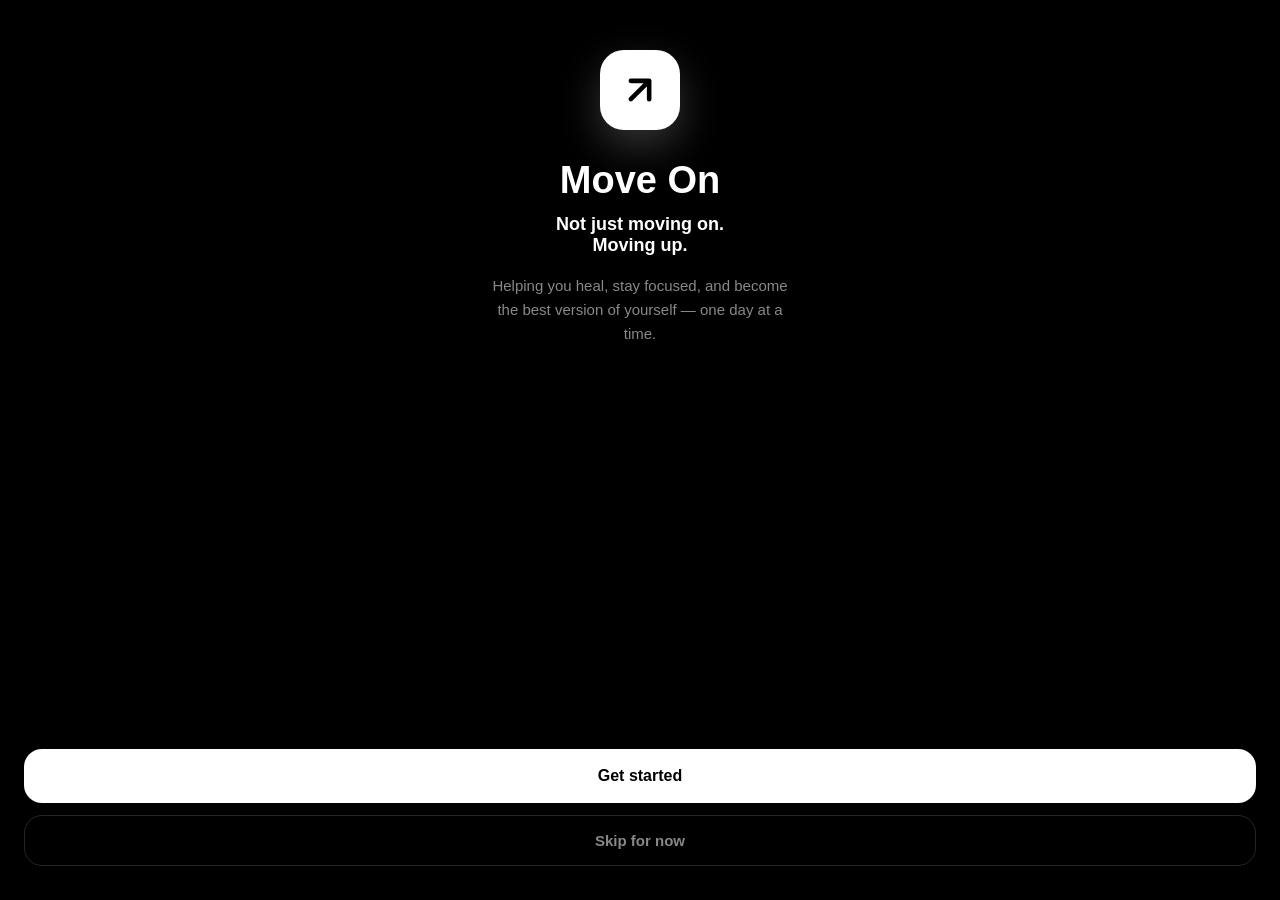
==== index.html @ 0505e9d8 "Update index.html" ====
<!DOCTYPE html>
<html lang="en">
<head>
<meta charset="UTF-8">
<meta name="viewport" content="width=device-width, initial-scale=1.0, maximum-scale=1.0, user-scalable=no, viewport-fit=cover">
<title>Move On — Not just moving on. Moving up.</title>
<link rel="stylesheet" href="css/style.css">
<link rel="manifest" href="manifest.json">
<meta name="apple-mobile-web-app-capable" content="yes">
<meta name="apple-mobile-web-app-status-bar-style" content="black">
<meta name="theme-color" content="#000000">

<!-- Favicon -->
<link rel="icon" type="image/svg+xml" href="data:image/svg+xml,<svg xmlns='http://www.w3.org/2000/svg' viewBox='0 0 24 24' fill='none'><circle cx='12' cy='12' r='12' fill='%23000000'/><path d='M12 21.35l-1.45-1.32C5.4 15.36 2 12.28 2 8.5 2 5.42 4.42 3 7.5 3c1.74 0 3.41.81 4.5 2.09C13.09 3.81 14.76 3 16.5 3 19.58 3 22 5.42 22 8.5c0 3.78-3.4 6.86-8.55 11.54L12 21.35z' fill='%23ffffff'/></svg>">
<link rel="apple-touch-icon" href="data:image/svg+xml,<svg xmlns='http://www.w3.org/2000/svg' viewBox='0 0 24 24' fill='none'><circle cx='12' cy='12' r='12' fill='%23000000'/><path d='M12 21.35l-1.45-1.32C5.4 15.36 2 12.28 2 8.5 2 5.42 4.42 3 7.5 3c1.74 0 3.41.81 4.5 2.09C13.09 3.81 14.76 3 16.5 3 19.58 3 22 5.42 22 8.5c0 3.78-3.4 6.86-8.55 11.54L12 21.35z' fill='%23ffffff'/></svg>">
</head>
<body>

<div class="phone">

<svg width="0" height="0" style="position:absolute">
  <defs>
    <linearGradient id="ringGrad" x1="0%" y1="0%" x2="100%" y2="100%">
      <stop offset="0%" stop-color="#ffffff"/>
      <stop offset="100%" stop-color="#cccccc"/>
    </linearGradient>
  </defs>
</svg>

  <!-- ONBOARDING -->
  <div class="onboarding" id="onboarding">
    <div class="onb-slide onb-welcome active" id="onb-welcome">
      <div class="onb-logo">
        <svg width="44" height="44" viewBox="0 0 24 24" fill="none">
          <path d="M7 17L17 7M17 7H7M17 7V17" stroke="#000000" stroke-width="2.5" stroke-linecap="round" stroke-linejoin="round"/>
        </svg>
      </div>
      <h1>Move On</h1>
      <div class="tagline">Not just moving on.<br>Moving up.</div>
      <div class="desc">Helping you heal, stay focused, and become the best version of yourself — one day at a time.</div>
      <button class="onb-primary-btn" onclick="onbGoToName()">Get started</button>
      <button class="onb-secondary-btn" onclick="skipOnboarding()">Skip for now</button>
    </div>

    <div class="onb-slide" id="onb-name">
      <div class="onb-top">
        <div class="onb-back" onclick="onbBackToWelcome()">←</div>
        <div class="onb-dots">
          <div class="onb-dot filled"></div>
          <div class="onb-dot"></div>
          <div class="onb-dot"></div>
          <div class="onb-dot"></div>
          <div class="onb-dot"></div>
        </div>
      </div>
      <div class="onb-qtitle">What's your name?</div>
      <div class="name-input-wrap">
        <input type="text" class="name-input" id="nameInput" placeholder="Enter your name..." maxlength="30" autocomplete="off">
        <button class="onb-primary-btn" id="nameNextBtn" onclick="onbSaveName()" disabled>Continue</button>
      </div>
    </div>

    <div class="onb-slide" id="onb-questions">
      <div class="onb-top">
        <div class="onb-back" id="onbBackBtn" onclick="onbBack()">←</div>
        <div class="onb-dots" id="onbDots"></div>
      </div>
      <div class="onb-qtitle" id="onbQTitle"></div>
      <div class="onb-options" id="onbOptions"></div>
      <button class="onb-primary-btn" id="onbNextBtn" onclick="onbNext()" disabled>Continue</button>
    </div>

    <div class="onb-slide onb-building" id="onb-building">
      <div class="onb-spinner"></div>
      <h2>Building your custom plan</h2>
      <p id="onbBuildingSub">Setting things up based on your answers...</p>
      <div class="onb-progress-track"><div class="onb-progress-fill" id="onbProgressFill"></div></div>
    </div>
  </div>

  <!-- APP -->
  <div id="app">

    <!-- Pull to Refresh Indicator -->
    <div id="pullIndicator" style="height:0; opacity:0; overflow:hidden; transition: all 0.3s ease; text-align:center; color:var(--text-dim); font-size:12px; padding:0;">
      ↓ Pull to refresh
    </div>

    <!-- HOME -->
    <section class="screen active" id="screen-home">
      <div class="topbar">
        <div>
          <div class="greeting-name" id="homeGreeting">Good morning</div>
          <div class="greeting-sub">Focus on you, for you.</div>
        </div>
        <div class="iconbtn" onclick="toast('You\'re all caught up','bell')"><span class="dot"></span><svg width="16" height="16" viewBox="0 0 24 24" fill="none" stroke="currentColor" stroke-width="2" stroke-linecap="round" stroke-linejoin="round"><path d="M18 8a6 6 0 00-12 0c0 7-3 9-3 9h18s-3-2-3-9"/><path d="M13.7 21a2 2 0 01-3.4 0"/></svg></div>
      </div>

      <div class="card streak-card" onclick="go('nocontact')">
        <div>
          <div class="eyebrow">No Contact Streak</div>
          <div class="streak-days" id="homeStreakNum">0 <span>Days</span></div>
          <div class="muted" style="margin-top:6px;" id="homeStreakMsg">Your journey starts now.</div>
        </div>
        <div class="ring-wrap">
          <svg viewBox="0 0 80 80">
            <circle class="ring-track" cx="40" cy="40" r="34" fill="none" stroke-width="8"/>
            <circle class="ring-fill" id="homeRing" cx="40" cy="40" r="34" fill="none" stroke-width="8" stroke-dasharray="213.6" stroke-dashoffset="213.6"/>
          </svg>
        </div>
      </div>

      <!-- Level Progress Card -->
      <div class="card" id="levelProgressCard" style="display:block; margin-top:14px;">
        <div style="display:flex; align-items:center; gap:10px; margin-bottom:8px;">
          <span style="font-size:24px;">🌱</span>
          <span style="font-size:13px; font-weight:700; flex:1;">Level Progress</span>
          <span style="font-size:12px; color:var(--text-dim);" id="levelProgressText">1 day to Beginner</span>
        </div>
        <div style="background:var(--bg-elev3); border-radius:6px; height:6px; overflow:hidden;">
          <div id="levelProgressFill" style="background:#fff; height:100%; width:0%; border-radius:6px; transition: width 0.5s ease;"></div>
        </div>
      </div>

      <div class="section-label">
        <h3>Today's Mission</h3>
        <span class="muted" id="missionCountLabel">0 of 3 completed</span>
      </div>
      <div class="card" id="missionCard"></div>

      <!-- Share Streak Card -->
      <div class="card share-streak-card" id="shareStreakCard" style="display:none; margin-top:14px; cursor:pointer;" onclick="shareStreak()">
        <div style="display:flex; align-items:center; gap:12px;">
          <div style="font-size:32px;">🔥</div>
          <div style="flex:1;">
            <div style="font-size:14px; font-weight:700;" id="shareStreakTitle">Share your streak</div>
            <div style="font-size:12px; color:var(--text-dim); margin-top:2px;" id="shareStreakSub">Let the world know you're moving on</div>
          </div>
          <div style="color:var(--text); font-size:20px;">›</div>
        </div>
      </div>

      <div class="card quote-card" style="margin-top:14px;">
        <p>"The journey of a thousand miles begins with a single step."</p>
      </div>
    </section>

    <!-- NO CONTACT -->
    <section class="screen" id="screen-nocontact">
      <div class="topbar">
        <div class="backbtn" onclick="go('home')"><svg width="15" height="15" viewBox="0 0 24 24" fill="none" stroke="currentColor" stroke-width="2.4" stroke-linecap="round" stroke-linejoin="round"><path d="M15 18l-6-6 6-6"/></svg></div>
        <div class="title">No Contact</div>
        <div class="iconbtn" onclick="toast('Link copied to share','share')"><svg width="15" height="15" viewBox="0 0 24 24" fill="none" stroke="currentColor" stroke-width="2" stroke-linecap="round" stroke-linejoin="round"><circle cx="18" cy="5" r="3"/><circle cx="6" cy="12" r="3"/><circle cx="18" cy="19" r="3"/><path d="M8.6 13.5l6.8 4M15.4 6.5l-6.8 4"/></svg></div>
      </div>

      <div class="nc-hero">
        <div class="lead">You've been<br>No Contact for</div>
        <div class="big" id="ncBigDays">0 <small>Days</small></div>
        <div class="sub" id="ncSubTime">0 Hours 0 Minutes</div>
      </div>

      <div class="card why-list" style="margin-top:20px;">
        <h3 style="font-size:14.5px; margin-bottom:10px;">Why No Contact?</h3>
        <div class="mission-row"><div class="check done"><svg width="12" height="12" viewBox="0 0 24 24" fill="none" stroke="currentColor" stroke-width="3" stroke-linecap="round" stroke-linejoin="round"><path d="M20 6L9 17l-5-5"/></svg></div><div class="mission-text">Protect your peace</div></div>
        <div class="mission-row"><div class="check done"><svg width="12" height="12" viewBox="0 0 24 24" fill="none" stroke="currentColor" stroke-width="3" stroke-linecap="round" stroke-linejoin="round"><path d="M20 6L9 17l-5-5"/></svg></div><div class="mission-text">Rebuild your self-respect</div></div>
        <div class="mission-row"><div class="check done"><svg width="12" height="12" viewBox="0 0 24 24" fill="none" stroke="currentColor" stroke-width="3" stroke-linecap="round" stroke-linejoin="round"><path d="M20 6L9 17l-5-5"/></svg></div><div class="mission-text">Focus on your future</div></div>
        <div class="mission-row"><div class="check done"><svg width="12" height="12" viewBox="0 0 24 24" fill="none" stroke="currentColor" stroke-width="3" stroke-linecap="round" stroke-linejoin="round"><path d="M20 6L9 17l-5-5"/></svg></div><div class="mission-text">Let go to grow</div></div>
      </div>

      <div class="nc-footer">
        <p>Every day without them<br>is a day closer to your best life.</p>
        <div class="heart-btn" onclick="toast('Sending you strength','heart')"><svg width="20" height="20" viewBox="0 0 24 24" fill="none" stroke="currentColor" stroke-width="2" stroke-linecap="round" stroke-linejoin="round"><path d="M20.8 4.6a5.5 5.5 0 00-7.8 0L12 5.6l-1-1a5.5 5.5 0 00-7.8 7.8l1 1L12 21l7.8-7.8 1-1a5.5 5.5 0 000-7.8z"/></svg></div>
      </div>
    </section>

    <!-- JOURNAL -->
    <section class="screen" id="screen-journal">
      <div class="topbar">
        <div class="backbtn" onclick="go('home')"><svg width="15" height="15" viewBox="0 0 24 24" fill="none" stroke="currentColor" stroke-width="2.4" stroke-linecap="round" stroke-linejoin="round"><path d="M15 18l-6-6 6-6"/></svg></div>
        <div class="title">Journal</div>
        <div class="iconbtn" onclick="toast('Shared','share')"><svg width="15" height="15" viewBox="0 0 24 24" fill="none" stroke="currentColor" stroke-width="2" stroke-linecap="round" stroke-linejoin="round"><circle cx="18" cy="5" r="3"/><circle cx="6" cy="12" r="3"/><circle cx="18" cy="19" r="3"/><path d="M8.6 13.5l6.8 4M15.4 6.5l-6.8 4"/></svg></div>
      </div>

      <div class="card">
        <div class="cal-header">
          <button class="navsm" onclick="shiftMonth(-1)">‹</button>
          <div class="monthlabel" id="calMonthLabel"></div>
          <button class="navsm" onclick="shiftMonth(1)">›</button>
        </div>
        <div class="cal-grid" id="calGrid"></div>
      </div>

      <div class="journal-date" id="journalDateLabel">Today</div>
      <textarea class="journal-box" id="journalText" placeholder="Write what's on your mind..."></textarea>
      <div class="mood-row" id="moodRow"></div>
      <button class="save-btn" onclick="saveJournal()">Save entry</button>
    </section>

    <!-- URGE HELP -->
    <section class="screen" id="screen-urge">
      <div class="topbar">
        <div class="backbtn" onclick="go('home')"><svg width="15" height="15" viewBox="0 0 24 24" fill="none" stroke="currentColor" stroke-width="2.4" stroke-linecap="round" stroke-linejoin="round"><path d="M15 18l-6-6 6-6"/></svg></div>
        <div class="title">Urge Help</div>
        <div style="width:34px;"></div>
      </div>

      <div class="urge-hero">
        <h2>Having the urge<br>to reach out?</h2>
        <p>Take a deep breath. You got this.</p>
      </div>

      <div class="timer-wrap">
        <div class="timer-ring">
          <svg viewBox="0 0 220 220">
            <circle class="t-track" cx="110" cy="110" r="96"/>
            <circle class="t-fill" id="urgeRing" cx="110" cy="110" r="96" stroke-dasharray="603.2" stroke-dashoffset="0"/>
          </svg>
          <div class="timer-label">
            <div class="time" id="urgeTime">02:00</div>
            <div class="cap">Breathe. Relax. Refocus.</div>
          </div>
        </div>
        <button class="timer-btn primary" id="urgeBtn" onclick="toggleUrgeTimer()">Start breathing</button>
      </div>

      <div class="doelse-title">Do something else</div>
      <div class="card" style="padding:6px 12px;">
        <div class="doelse-row" onclick="handleDoElse('Go for a walk')"><div class="emoji"><svg width="17" height="17" viewBox="0 0 24 24" fill="none" stroke="currentColor" stroke-width="2" stroke-linecap="round" stroke-linejoin="round"><circle cx="13" cy="4.5" r="1.8"/><path d="M11 22l1-6.5-2.5-2 .8-4.5L14 7l2 2.5 3 1M8.5 12.5l-2.5 2M13 15.5l3.5 1.5-1 5"/></svg></div><div class="txt">Go for a walk</div><div class="chev">›</div></div>
        <div class="doelse-row" onclick="handleDoElse('Listen to music')"><div class="emoji"><svg width="17" height="17" viewBox="0 0 24 24" fill="none" stroke="currentColor" stroke-width="2" stroke-linecap="round" stroke-linejoin="round"><path d="M9 18V5l12-2v13"/><circle cx="6" cy="18" r="3"/><circle cx="18" cy="16" r="3"/></svg></div><div class="txt">Listen to music</div><div class="chev">›</div></div>
        <div class="doelse-row" onclick="go('journal')"><div class="emoji"><svg width="17" height="17" viewBox="0 0 24 24" fill="none" stroke="currentColor" stroke-width="2" stroke-linecap="round" stroke-linejoin="round"><path d="M17 3a2.83 2.83 0 114 4L7.5 20.5 2 22l1.5-5.5L17 3z"/></svg></div><div class="txt">Write in journal</div><div class="chev">›</div></div>
        <div class="doelse-row" onclick="handleDoElse('Workout')"><div class="emoji"><svg width="17" height="17" viewBox="0 0 24 24" fill="none" stroke="currentColor" stroke-width="2" stroke-linecap="round" stroke-linejoin="round"><rect x="1.5" y="9" width="3" height="6" rx="1"/><rect x="19.5" y="9" width="3" height="6" rx="1"/><rect x="4.5" y="10.3" width="3" height="3.4" rx="0.6"/><rect x="16.5" y="10.3" width="3" height="3.4" rx="0.6"/><line x1="7.5" y1="12" x2="16.5" y2="12"/></svg></div><div class="txt">Workout</div><div class="chev">›</div></div>
      </div>
    </section>

    <!-- PROGRESS -->
    <section class="screen" id="screen-progress">
      <div class="topbar">
        <div style="width:34px;"></div>
        <div class="title">Progress</div>
        <div style="width:34px;"></div>
      </div>

      <div class="eyebrow" style="margin-bottom:8px;">Overview</div>
      <div class="stat-grid">
        <div class="stat-box"><div class="num" id="pgDays">0</div><div class="lbl">No Contact<br>Days</div></div>
        <div class="stat-box"><div class="num" id="pgJournals">0</div><div class="lbl">Journals<br>Written</div></div>
        <div class="stat-box"><div class="num" id="pgMissions">0</div><div class="lbl">Missions<br>Completed</div></div>
      </div>

      <div class="section-label"><h3>Mood Over Time</h3></div>
      <div class="card chart-wrap"></div>

      <div class="section-label"><h3>Milestones</h3></div>
      <div class="card" id="milestoneCard"></div>
    </section>

    <!-- ACHIEVEMENTS -->
    <section class="screen" id="screen-achievements">
      <div class="topbar">
        <div class="backbtn" onclick="go('progress')"><svg width="15" height="15" viewBox="0 0 24 24" fill="none" stroke="currentColor" stroke-width="2.4" stroke-linecap="round" stroke-linejoin="round"><path d="M15 18l-6-6 6-6"/></svg></div>
        <div class="title">Achievements</div>
        <div style="width:34px;"></div>
      </div>

      <div class="ach-wrap" id="achWrap">
        <div class="ach-trophy"><svg width="80" height="80" viewBox="0 0 24 24" fill="none" stroke="#ffffff" stroke-width="1.6" stroke-linecap="round" stroke-linejoin="round"><path d="M8 3h8v5a4 4 0 01-8 0V3z"/><path d="M8 4.5H5.5A2.5 2.5 0 008 7M16 4.5h2.5A2.5 2.5 0 0116 7"/><path d="M10.5 12v3.5M13.5 12v3.5"/><path d="M9 20h6M12 15.5v4.5"/></svg></div>
        <div class="ach-days"><svg width="20" height="20" viewBox="0 0 24 24" fill="#ffffff" stroke="none"><path d="M12 2l3.09 6.26L22 9.27l-5 4.87L18.18 21 12 17.27 5.82 21 7 14.14l-5-4.87 6.91-1.01L12 2z"/></svg> <b id="achDays">0</b> <span style="font-size:18px; font-weight:700;">Days</span></div>
        <div class="ach-title" id="achTitle">Begin Your Journey</div>
        <div class="ach-sub" id="achSub">Start your journey<br>to a better you.</div>
      </div>

      <button class="share-btn" onclick="shareAchievement()">Share</button>
      <div class="keepgoing-link" onclick="go('home')">Keep going <svg width="13" height="13" viewBox="0 0 24 24" fill="none" stroke="currentColor" stroke-width="2.6" stroke-linecap="round" stroke-linejoin="round" style="vertical-align:-1px;"><path d="M9 18l6-6-6-6"/></svg></div>
    </section>

    <!-- AI THERAPIST -->
    <section class="screen" id="screen-therapist">
      <div class="topbar">
        <div class="backbtn" onclick="go('home')">
          <svg width="15" height="15" viewBox="0 0 24 24" fill="none" stroke="currentColor" stroke-width="2.4" stroke-linecap="round" stroke-linejoin="round"><path d="M15 18l-6-6 6-6"/></svg>
        </div>
        <div class="title">AI Therapist</div>
        <div class="iconbtn" onclick="clearChat()">
          <svg width="15" height="15" viewBox="0 0 24 24" fill="none" stroke="currentColor" stroke-width="2" stroke-linecap="round" stroke-linejoin="round"><path d="M3 6h18"/><path d="M19 6v14a2 2 0 01-2 2H7a2 2 0 01-2-2V6"/></svg>
        </div>
      </div>

      <div id="chatMessages" style="flex:1; overflow-y:auto; padding-bottom:100px; display:flex; flex-direction:column; gap:12px; min-height:200px;">
      </div>

      <div style="position:fixed; bottom:78px; left:0; right:0; background:#000; border-top:1px solid rgba(255,255,255,0.06); padding:12px 16px; padding-bottom:calc(12px + env(safe-area-inset-bottom, 0px)); z-index:30; display:flex; gap:10px;">
        <input type="text" id="chatInput" placeholder="Type your message..." autocomplete="off"
          style="flex:1; padding:14px 16px; border-radius:24px; border:1px solid rgba(255,255,255,0.1); background:#0d0d0d; color:#fff; font-size:15px; font-family:inherit; outline:none;">
        <button onclick="sendMessage()" 
          style="width:48px; height:48px; border-radius:50%; border:none; background:#fff; color:#000; font-size:18px; cursor:pointer; display:flex; align-items:center; justify-content:center; flex-shrink:0;">
          <svg width="18" height="18" viewBox="0 0 24 24" fill="none" stroke="currentColor" stroke-width="2.5" stroke-linecap="round" stroke-linejoin="round"><path d="M22 2L11 13"/><path d="M22 2l-7 20-4-9-9-4 20-7z"/></svg>
        </button>
      </div>
    </section>

    <!-- PROFILE -->
    <section class="screen" id="screen-profile">
      <div class="topbar">
        <div style="width:34px;"></div>
        <div class="title">Profile</div>
        <div style="width:34px;"></div>
      </div>

      <div class="profile-head">
        <div class="avatar" id="profileAvatar">?</div>
        <div>
          <div class="pname" id="profileName">User</div>
          <div class="pstatus">Starting the journey.</div>
        </div>
      </div>

      <div class="section-label"><h3>Your Stats</h3></div>
      <div class="card">
        <div class="stat-list-row"><div class="emoji"><svg width="16" height="16" viewBox="0 0 24 24" fill="none" stroke="currentColor" stroke-width="2" stroke-linecap="round" stroke-linejoin="round"><rect x="3" y="4.5" width="18" height="16" rx="2"/><path d="M16 2.5v4M8 2.5v4M3 10h18"/></svg></div><div class="lbl">No Contact Days</div><div class="val" id="prNcDays">0</div></div>
        <div class="stat-list-row"><div class="emoji"><svg width="16" height="16" viewBox="0 0 24 24" fill="none" stroke="currentColor" stroke-width="2" stroke-linecap="round" stroke-linejoin="round"><path d="M14 2.5H6.5a2 2 0 00-2 2v15a2 2 0 002 2h11a2 2 0 002-2V8z"/><path d="M14 2.5v6h5.5"/><path d="M9 13h6M9 17h6"/></svg></div><div class="lbl">Journals Written</div><div class="val" id="prJournals">0</div></div>
        <div class="stat-list-row"><div class="emoji"><svg width="16" height="16" viewBox="0 0 24 24" fill="none" stroke="currentColor" stroke-width="2" stroke-linecap="round" stroke-linejoin="round"><path d="M22 11.1V12a10 10 0 11-5.9-9.1"/><path d="M22 4L12 14.01l-3-3"/></svg></div><div class="lbl">Missions Completed</div><div class="val" id="prMissions">0</div></div>
        <div class="stat-list-row"><div class="emoji"><svg width="16" height="16" viewBox="0 0 24 24" fill="none" stroke="currentColor" stroke-width="1.8" stroke-linecap="round" stroke-linejoin="round"><path d="M8 3h8v5a4 4 0 01-8 0V3z"/><path d="M8 4.5H5.5A2.5 2.5 0 008 7M16 4.5h2.5A2.5 2.5 0 0116 7"/><path d="M10.5 12v3.5M13.5 12v3.5"/><path d="M9 20h6M12 15.5v4.5"/></svg></div><div class="lbl">Achievements</div><div class="val" id="prAch">0</div></div>
      </div>

      <div class="section-label"><h3>Reminders</h3></div>
      <div class="card">
        <div class="toggle-row">
          <div class="lbl">Daily Reminder</div>
          <div class="switch on" id="swDaily" onclick="toggleSwitch('swDaily')"><div class="knob"></div></div>
        </div>
        <div class="toggle-row">
          <div class="lbl">Urge Help Reminder</div>
          <div class="switch on" id="swUrge" onclick="toggleSwitch('swUrge')"><div class="knob"></div></div>
        </div>
      </div>
    </section>

  </div>

  <!-- BOTTOM NAV -->
  <nav class="bottomnav">
    <button class="navbtn active" data-tab="home" onclick="go('home')">
      <svg viewBox="0 0 24 24" fill="none" stroke="currentColor" stroke-width="2"><path d="M3 11l9-8 9 8"/><path d="M5 10v10h14V10"/></svg>
      Home
    </button>
    <button class="navbtn" data-tab="journal" onclick="go('journal')">
      <svg viewBox="0 0 24 24" fill="none" stroke="currentColor" stroke-width="2"><path d="M4 5a2 2 0 012-2h9l5 5v11a2 2 0 01-2 2H6a2 2 0 01-2-2z"/><path d="M8 10h8M8 14h8M8 18h5"/></svg>
      Journal
    </button>
    <button class="navbtn" onclick="openAddSheet()">
      <div class="fabcircle">+</div>
    </button>
    <button class="navbtn" data-tab="therapist" onclick="go('therapist')">
      <svg viewBox="0 0 24 24" fill="none" stroke="currentColor" stroke-width="2" stroke-linecap="round" stroke-linejoin="round">
        <path d="M21 15a2 2 0 01-2 2H7l-4 4V5a2 2 0 012-2h14a2 2 0 012 2z"/>
      </svg>
      Therapist
    </button>
    <button class="navbtn" data-tab="profile" onclick="go('profile')">
      <svg viewBox="0 0 24 24" fill="none" stroke="currentColor" stroke-width="2"><circle cx="12" cy="8" r="4"/><path d="M4 21c0-4 4-6 8-6s8 2 8 6"/></svg>
      Profile
    </button>
  </nav>

  <!-- QUICK ADD SHEET -->
  <div class="overlay" id="addOverlay" onclick="if(event.target===this) closeAddSheet()">
    <div class="sheet">
      <div class="sheet-handle"></div>
      <div class="sheet-title">What do you want to do?</div>
      <div class="sheet-opt" onclick="closeAddSheet(); go('journal')"><div class="ic"><svg width="17" height="17" viewBox="0 0 24 24" fill="none" stroke="currentColor" stroke-width="2" stroke-linecap="round" stroke-linejoin="round"><path d="M17 3a2.83 2.83 0 114 4L7.5 20.5 2 22l1.5-5.5L17 3z"/></svg></div><div class="txt">Write a journal entry</div></div>
      <div class="sheet-opt" onclick="closeAddSheet(); addMissionPrompt()"><div class="ic"><svg width="17" height="17" viewBox="0 0 24 24" fill="none" stroke="currentColor" stroke-width="2" stroke-linecap="round" stroke-linejoin="round"><path d="M22 11.1V12a10 10 0 11-5.9-9.1"/><path d="M22 4L12 14.01l-3-3"/></svg></div><div class="txt">Add a daily mission</div></div>
      <div class="sheet-opt" onclick="closeAddSheet(); go('urge')"><div class="ic"><svg width="17" height="17" viewBox="0 0 24 24" fill="none" stroke="currentColor" stroke-width="2" stroke-linecap="round" stroke-linejoin="round"><path d="M9 12.5V6a1.4 1.4 0 012.8 0v5M12.6 11.5V4.8a1.4 1.4 0 012.8 0v6.7M18.2 11.5V7a1.4 1.4 0 012.8 0v7a7 7 0 01-7 7h-1a7 7 0 01-6.5-4.4L4.4 12a1.5 1.5 0 012.6-1.5l1.9 3"/></svg></div><div class="txt">I'm having an urge</div></div>
      <button class="sheet-cancel" onclick="closeAddSheet()">Cancel</button>
    </div>
  </div>

  <!-- TOAST -->
  <div class="toast" id="toast"></div>

</div>

<script src="js/storage.js"></script>
<script src="js/screens.js"></script>
<script src="js/onboarding.js"></script>
<script src="js/main.js"></script>

</body>
</html>
---- css/style.css ----
:root{
    --bg:#000000;
    --bg-elev:#0d0d0d;
    --bg-elev2:#1a1a1a; 
    --bg-elev3: #262626;
    --border: rgba(255,255,255,0.06);
    --border-strong: rgba(255,255,255,0.12);
    --accent:#ffffff;
    --accent-light:#e6e6e6;
    --text:#ffffff;
    --text-dim:#999999;
    --text-dimmer:#555555;
    --green:#ffffff;
    --red:#ff4444;
    --amber:#ffffff;
    --grad: linear-gradient(135deg, #ffffff 0%, #cccccc 100%);
    --safe-top: env(safe-area-inset-top, 0px);
    --safe-bottom: env(safe-area-inset-bottom, 0px);
    font-family: -apple-system, BlinkMacSystemFont, "SF Pro Display", "Segoe UI", Roboto, Helvetica, Arial, sans-serif;
}

*{ 
    box-sizing:border-box; 
    -webkit-tap-highlight-color: transparent; 
}

html, body {
    margin: 0;
    padding: 0;
    background: #000000;
    color: #ffffff;
    width: 100%;
    height: 100%;
    position: fixed;
    overflow: hidden;
}

body {
    display: flex;
    align-items: center;
    justify-content: center;
    background: #000000;
}

.phone{
    width: 100vw;
    max-width: 100vw;
    height: 100vh; 
    height: 100dvh;
    background: #000000;
    border-radius: 0;
    border: none;
    box-shadow: none;
    position: relative;
    display: flex;
    flex-direction: column;
    overflow: hidden;
    padding-top: var(--safe-top);
}

#app{
    flex: 1;
    overflow-y: auto;
    overflow-x: hidden;
    -webkit-overflow-scrolling: touch;
    padding: 4px 20px 100px;
}

.screen{ display:none; animation: fadein 0.3s ease; }
.screen.active{ display:block; }

@keyframes fadein{ from{opacity:0; transform:translateY(8px);} to{opacity:1; transform:translateY(0);} }

h1,h2,h3,p{ margin:0; color: #ffffff; }

.topbar{
    display:flex; align-items:center; justify-content:space-between;
    padding: 12px 0 20px;
}

.topbar .title{ font-size:20px; font-weight:700; letter-spacing:-0.3px; color: #ffffff; }

.backbtn{
    width:38px; height:38px; border-radius:50%; border:1px solid rgba(255,255,255,0.1);
    background:#0d0d0d; color:#ffffff; display:flex; align-items:center; justify-content:center;
    cursor:pointer; font-size:18px; transition: all 0.2s ease;
}

.backbtn:active{ background:#1a1a1a; transform:scale(0.95); }

.iconbtn{
    width:38px; height:38px; border-radius:50%; border:1px solid rgba(255,255,255,0.1);
    background:#0d0d0d; color:#ffffff; display:flex; align-items:center; justify-content:center;
    cursor:pointer; font-size:16px; position:relative; transition: all 0.2s ease;
}

.iconbtn .dot{
    position:absolute; top:6px; right:7px; width:7px; height:7px; border-radius:50%;
    background:#ffffff; border:2px solid #000000;
}

.card{
    background: #0d0d0d;
    border:1px solid rgba(255,255,255,0.06);
    border-radius:24px;
    padding:20px;
    width: 100%;
    transition: all 0.2s ease;
}

.card:active{ transform:scale(0.98); background:#1a1a1a; }

.card + .card{ margin-top:14px; }
.muted{ color:#999999; font-size:13px; }
.eyebrow{ color:#888888; font-size:11px; font-weight:700; letter-spacing:1px; text-transform:uppercase; }

.greeting-name{ font-size:24px; font-weight:800; color: #ffffff; letter-spacing:-0.5px; }
.greeting-sub{ color:#888888; font-size:13px; margin-top:3px; }

.streak-card{
    display:flex; align-items:center; justify-content:space-between;
    cursor:pointer;
    background: #0d0d0d;
    border:1px solid rgba(255,255,255,0.08);
    position: relative;
    overflow: hidden;
}

.streak-card::before{
    content: '';
    position: absolute;
    top: -20%;
    right: -10%;
    width: 150px;
    height: 150px;
    background: radial-gradient(circle, rgba(255,255,255,0.03) 0%, transparent 70%);
    pointer-events: none;
}

.streak-days{ font-size:40px; font-weight:900; line-height:1; color: #ffffff; letter-spacing:-1px; }
.streak-days span{ font-size:15px; font-weight:500; color:#888888; margin-left:4px;}

.ring-wrap{ position:relative; width:80px; height:80px; flex-shrink:0; }
.ring-wrap svg{ transform:rotate(-90deg); }
.ring-wrap .ring-track{ stroke:#1a1a1a; stroke-width:6; }
.ring-wrap .ring-fill{ stroke:#ffffff; stroke-linecap:round; stroke-width:6; transition: stroke-dashoffset 0.8s ease; }

.section-label{
    display:flex; align-items:center; justify-content:space-between;
    margin: 24px 2px 12px;
}

.section-label h3{ font-size:16px; font-weight:700; color: #ffffff; }

.mission-row{
    display:flex; align-items:center; gap:14px;
    padding:13px 4px;
    border-bottom:1px solid rgba(255,255,255,0.04);
    cursor:pointer;
    position: relative;
    overflow: hidden;
    transition: all 0.15s ease;
}

.mission-row:active{ background:rgba(255,255,255,0.02); }
.mission-row:last-child{ border-bottom:none; }

.check{
    width:24px; height:24px; border-radius:50%; border:2px solid #555555;
    display:flex; align-items:center; justify-content:center; flex-shrink:0;
    font-size:13px; color:transparent; transition: all 0.2s ease;
}

.check.done{ background:#ffffff; border-color:#ffffff; color:#000000; }

.mission-text{ font-size:15px; user-select: none; -webkit-user-select: none; flex:1; color: #ffffff; }

.mission-row.done .mission-text{ color:#666666; text-decoration: line-through; text-decoration-color: #444444;}

.add-mission-row{
    display:flex; align-items:center; gap:12px; padding:14px 4px; color:#999999;
    font-size:14px; font-weight:600; cursor:pointer; transition: all 0.15s ease;
}

.add-mission-row:active{ color:#ffffff; }

.quote-card{ text-align:center; background:#0d0d0d; }
.quote-card p{ font-style:italic; color:#777777; font-size:13.5px; line-height:1.6; }

/* Bottom Navigation */
.bottomnav{
    position: absolute;
    left:0; right:0; bottom:0;
    height: 80px;
    padding-bottom: var(--safe-bottom);
    background: rgba(0,0,0,0.95);
    backdrop-filter: blur(20px);
    -webkit-backdrop-filter: blur(20px);
    border-top:1px solid rgba(255,255,255,0.06);
    display:flex; align-items:center; justify-content:space-around;
    z-index:40;
}

.navbtn{
    background:none; border:none; color:#555555;
    display:flex; flex-direction:column; align-items:center; gap:5px;
    font-size:10px; font-weight:700; cursor:pointer; width:56px;
    transition: all 0.2s ease;
}

.navbtn svg{ width:24px; height:24px; }
.navbtn.active{ color:#ffffff; }

.navbtn .fabcircle{
    width:50px; height:50px; border-radius:50%; background:#ffffff;
    display:flex; align-items:center; justify-content:center; color:#000000; font-size:26px; font-weight:300;
    margin-top:-35px; box-shadow: 0 8px 24px rgba(255,255,255,0.15); border:4px solid #000000;
}

.nc-hero{ text-align:center; padding: 10px 0 6px; }
.nc-hero .lead{ color:#888888; font-size:14px; font-weight:500; }
.nc-hero .big{
    font-size:64px; font-weight:900; margin:8px 0 4px;
    color: #ffffff; letter-spacing:-2px;
}
.nc-hero .big small{ font-size:20px; color:#888888; margin-left:8px; font-weight:600;}
.nc-hero .sub{ color:#888888; font-size:14px; }

.why-list .mission-row{ cursor:default; }
.why-list .check{ background:#ffffff; border-color:#ffffff; color:#000000; }

.nc-footer{ text-align:center; margin-top: 24px; }
.nc-footer p{ color:#888888; font-size:14px; line-height:1.6; }

.heart-btn{
    margin:16px auto 0; width:56px; height:56px; border-radius:50%;
    background:#0d0d0d; border:1px solid rgba(255,255,255,0.1); color:#ffffff;
    display:flex; align-items:center; justify-content:center; font-size:22px; cursor:pointer;
    transition: all 0.2s ease;
}

.heart-btn:active{ transform:scale(0.9); background:#1a1a1a; }

.cal-header{ display:flex; align-items:center; justify-content:space-between; margin-bottom:14px; }
.cal-header .navsm{ background:none; border:none; color:#888888; font-size:20px; cursor:pointer; padding:6px 12px;}
.cal-header .navsm:active{ color:#ffffff; }
.cal-header .monthlabel{ font-weight:700; font-size:15px; color: #ffffff; }
.cal-grid{ display:grid; grid-template-columns: repeat(7,1fr); gap:6px; text-align:center; }
.cal-grid .dow{ font-size:11px; color:#555555; font-weight:700; padding-bottom:6px; }

.cal-day{
    aspect-ratio:1; display:flex; align-items:center; justify-content:center;
    border-radius:50%; font-size:14px; color:#999999; cursor:pointer; position:relative;
    transition: all 0.15s ease;
}

.cal-day:active{ background:#1a1a1a; }
.cal-day.otherm{ color:#444444; opacity:0.4; }
.cal-day.today{ border:2px solid #ffffff; color:#ffffff; font-weight:700;}
.cal-day.selected{ background:#ffffff; color:#000000; font-weight:700; }
.cal-day.hasentry:not(.selected)::after{
    content:''; position:absolute; bottom:4px; width:5px; height:5px; border-radius:50%; background:#ffffff;
}

.journal-date{ font-size:15px; font-weight:700; margin: 20px 2px 10px; color: #ffffff; }

textarea.journal-box{
    width:100%; min-height:140px; background:#0d0d0d; border:1px solid rgba(255,255,255,0.08);
    border-radius:18px; color:#ffffff; font-size:16px; line-height:1.6; padding:16px;
    resize:none; font-family:inherit;
    -webkit-appearance: none; appearance: none;
}

textarea.journal-box:focus{ outline:none; border-color:rgba(255,255,255,0.3); }
textarea.journal-box::placeholder{ color:#555555; }

.mood-row{ display:flex; justify-content:space-between; margin-top:18px; padding: 6px 4px;}

.mood-opt{
    width:48px; height:48px; border-radius:50%; display:flex; align-items:center; justify-content:center;
    font-size:22px; background:#0d0d0d; border:2px solid rgba(255,255,255,0.06); cursor:pointer; 
    transition: all 0.2s ease; color:#888888;
}

.mood-opt:active{ background:#1a1a1a; }
.mood-opt.selected{ border-color:#ffffff; transform:scale(1.1); background:#1a1a1a; color:#ffffff; }

.save-btn{
    width:100%; margin-top:20px; padding:18px; border-radius:16px; border:none;
    background:#ffffff; color:#000000; font-size:16px; font-weight:700; cursor:pointer;
    -webkit-appearance: none; appearance: none; letter-spacing:-0.2px;
    transition: all 0.2s ease;
}

.save-btn:active{ transform: scale(0.97); opacity: 0.8; }

.urge-hero{ text-align:center; margin: 8px 0 24px; }
.urge-hero h2{ font-size:22px; font-weight:800; color:#ffffff; letter-spacing:-0.3px; }
.urge-hero p{ color:#888888; font-size:14px; margin-top:6px; }

.timer-wrap{ display:flex; flex-direction:column; align-items:center; margin: 12px 0 28px; }
.timer-ring{ position:relative; width:230px; height:230px; }
.timer-ring svg{ transform:rotate(-90deg); width:100%; height:100%; }
.timer-ring .t-track{ stroke:#1a1a1a; stroke-width:8; }
.timer-ring .t-fill{ stroke:#ffffff; stroke-linecap:round; stroke-width:8; transition: stroke-dashoffset 1s linear; }

.timer-label{
    position:absolute; inset:0; display:flex; flex-direction:column; align-items:center; justify-content:center;
}

.timer-label .time{ font-size:46px; font-weight:900; color: #ffffff; letter-spacing:-2px; }
.timer-label .cap{ font-size:11px; color:#888888; letter-spacing:1.5px; margin-top:6px; text-transform:uppercase;}

.timer-btn{
    margin-top:24px; padding:16px 36px; border-radius:30px; border:1px solid rgba(255,255,255,0.15);
    background:#0d0d0d; color:#ffffff; font-weight:700; font-size:15px; cursor:pointer;
    -webkit-appearance: none; appearance: none; transition: all 0.2s ease;
}

.timer-btn.primary{ background:#ffffff; border:none; color:#000000; }

.doelse-title{ font-size:12px; font-weight:700; color:#888888; margin:8px 4px 14px; text-transform:uppercase; letter-spacing:1px;}

.doelse-row{
    display:flex; align-items:center; gap:14px; padding:15px 4px; border-bottom:1px solid rgba(255,255,255,0.04); cursor:pointer;
    transition: all 0.15s ease;
}

.doelse-row:active{ background:rgba(255,255,255,0.02); }
.doelse-row:last-child{ border-bottom:none; }
.doelse-row .emoji{ font-size:18px; width:28px; text-align:center; }
.doelse-row .txt{ flex:1; font-size:15px; color: #ffffff; }
.doelse-row .chev{ color:#555555; font-size:18px; }

.stat-grid{ display:grid; grid-template-columns: repeat(3,1fr); gap:12px; margin-top:6px;}

.stat-box{ 
    background:#0d0d0d; border:1px solid rgba(255,255,255,0.06); border-radius:18px; 
    padding:18px 8px; text-align:center; transition: all 0.2s ease;
}

.stat-box:active{ background:#1a1a1a; }
.stat-box .num{ font-size:24px; font-weight:900; color: #ffffff; }
.stat-box .lbl{ font-size:10px; color:#888888; margin-top:4px; font-weight:600; letter-spacing:0.3px; }

.chart-wrap{ margin-top:8px; }
.chart-row{ display:flex; gap:8px; }
.chart-yaxis{ display:flex; flex-direction:column; justify-content:space-between; padding: 4px 0; }
.chart-yaxis span{ font-size:14px; color:#888888; display:flex; align-items:center; }
.chart-svg-box{ flex:1; }

.milestone-row{ display:flex; align-items:center; gap:14px; padding:15px 4px; border-bottom:1px solid rgba(255,255,255,0.04); }
.milestone-row:last-child{ border-bottom:none; }

.milestone-icon{
    width:40px; height:40px; border-radius:50%; display:flex; align-items:center; justify-content:center; 
    font-size:16px; flex-shrink:0;
}

.milestone-icon.done{ background:rgba(255,255,255,0.08); color:#ffffff; }
.milestone-icon.locked{ background:#0d0d0d; color:#555555; }
.milestone-title{ font-size:15px; font-weight:600; color: #ffffff; }
.milestone-sub{ font-size:12px; color:#888888; margin-top:2px; }

.ach-wrap{ text-align:center; padding: 12px 0; position:relative; }
.ach-trophy{ font-size:80px; margin: 12px 0 8px; filter: drop-shadow(0 12px 40px rgba(255,255,255,0.15)); }
.ach-days{ font-size:34px; font-weight:900; margin-top:8px; color: #ffffff; }
.ach-days b{ color:#ffffff; }
.ach-title{ font-size:22px; font-weight:800; margin-top:4px; color: #ffffff; }
.ach-sub{ color:#888888; font-size:14px; margin-top:10px; line-height:1.6; }

.share-btn{
    width:100%; margin-top:24px; padding:18px; border-radius:16px; border:none;
    background:#ffffff; color:#000000; font-weight:700; font-size:16px; cursor:pointer;
    -webkit-appearance: none; appearance: none; transition: all 0.2s ease;
}

.share-btn:active{ transform:scale(0.97); opacity:0.8; }

.keepgoing-link{ display:block; text-align:center; margin-top:18px; color:#888888; font-weight:600; font-size:14px; cursor:pointer;}
.confetti-dot{ position:absolute; border-radius:50%; opacity:0.9; }

.profile-head{ display:flex; align-items:center; gap:16px; padding: 8px 0 10px; }

.avatar{
    width:64px; height:64px; border-radius:50%; background:#ffffff;
    display:flex; align-items:center; justify-content:center; font-size:26px; font-weight:800; color:#000000; flex-shrink:0;
}

.profile-head .pname{ font-size:20px; font-weight:800; color: #ffffff; }
.profile-head .pstatus{ color:#888888; font-size:13px; margin-top:3px; }

.stat-list-row{ display:flex; align-items:center; gap:14px; padding:15px 4px; border-bottom:1px solid rgba(255,255,255,0.04);}
.stat-list-row:last-child{ border-bottom:none; }
.stat-list-row .emoji{ width:24px; text-align:center; font-size:16px; }
.stat-list-row .lbl{ flex:1; font-size:15px; color: #ffffff; }
.stat-list-row .val{ font-weight:700; font-size:15px; color: #ffffff; }

.toggle-row{ display:flex; align-items:center; justify-content:space-between; padding:15px 4px; border-bottom:1px solid rgba(255,255,255,0.04);}
.toggle-row:last-child{ border-bottom:none; }
.toggle-row .lbl{ font-size:15px; color: #ffffff; }

.switch{ 
    width:50px; height:28px; border-radius:20px; background:#262626; position:relative; 
    cursor:pointer; transition: background 0.3s ease; flex-shrink:0;
}
.switch.on{ background:#ffffff; }
.switch .knob{ 
    position:absolute; top:3px; left:3px; width:22px; height:22px; border-radius:50%; 
    background:#000000; transition: left 0.3s ease; 
}
.switch.on .knob{ left:25px; background:#000000; }

.overlay{
    position:absolute; inset:0; background:rgba(0,0,0,0.85);
    backdrop-filter: blur(4px); display:none; align-items:flex-end; z-index:50;
}

.overlay.show{ display:flex; }

.sheet{
    width:100%; background:#0d0d0d; border-radius:28px 28px 0 0; 
    padding:14px 22px calc(30px + var(--safe-bottom));
    border-top:1px solid rgba(255,255,255,0.1); animation: slideup 0.3s ease;
}

@keyframes slideup{ from{ transform:translateY(100%);} to{ transform:translateY(0);} }

.sheet-handle{ width:40px; height:5px; border-radius:3px; background:rgba(255,255,255,0.2); margin:10px auto 20px; }
.sheet-title{ font-size:17px; font-weight:800; margin-bottom:16px; color: #ffffff; }

.sheet-opt{
    display:flex; align-items:center; gap:16px; padding:18px 6px; cursor:pointer; 
    border-bottom:1px solid rgba(255,255,255,0.04); transition: all 0.15s ease;
}

.sheet-opt:active{ background:rgba(255,255,255,0.02); }
.sheet-opt:last-child{ border-bottom:none; }

.sheet-opt .ic{
    width:42px; height:42px; border-radius:14px; background:#1a1a1a; 
    display:flex; align-items:center; justify-content:center; font-size:18px;
}

.sheet-opt .txt{ font-size:15px; font-weight:600; color: #ffffff; }

.sheet-cancel{
    width:100%; margin-top:12px; padding:16px; border-radius:16px; background:#1a1a1a; 
    border:none; color:#888888; font-weight:700; font-size:15px; cursor:pointer;
}

.onboarding{
    position:absolute; inset:0; background:#000000; z-index:100;
    display:flex; flex-direction:column; padding: calc(50px + var(--safe-top)) 24px calc(34px + var(--safe-bottom));
}

.onboarding.hidden{ display:none; }
.onb-slide{ display:none; flex-direction:column; flex:1; min-height:0; }
.onb-slide.active{ display:flex; }

.onb-logo{
    width:80px; height:80px; border-radius:24px; background:#ffffff;
    display:flex; align-items:center; justify-content:center; margin-bottom:30px;
    box-shadow: 0 16px 40px rgba(255,255,255,0.2);
}

.onb-logo svg{ stroke: #000000; }

.onb-welcome{ justify-content:center; align-items:center; text-align:center; }
.onb-welcome h1{ font-size:38px; font-weight:900; line-height:1.1; color: #ffffff; }

.onb-welcome .tagline{
    margin-top:12px; font-size:18px; font-weight:700; color: #ffffff;
}

.onb-welcome .desc{ margin-top:18px; color:#888888; font-size:15px; line-height:1.6; max-width:300px; text-align:center; }

.onb-primary-btn{
    margin-top:auto; width:100%; padding:18px; border-radius:18px; border:none;
    background:#ffffff; color:#000000; font-size:16px; font-weight:700; cursor:pointer;
    -webkit-appearance: none; appearance: none; transition: all 0.2s ease;
}

.onb-primary-btn:active{ transform:scale(0.97); opacity:0.8; }
.onb-primary-btn:disabled{ opacity:0.25; cursor:not-allowed; }

.onb-secondary-btn{
    width:100%; padding:16px; border-radius:18px; border:1px solid rgba(255,255,255,0.15);
    background:transparent; color:#888888; font-size:15px; font-weight:700; cursor:pointer; margin-top:12px;
}

.onb-top{ display:flex; align-items:center; gap:16px; margin-bottom:30px; }

.onb-back{
    width:36px; height:36px; border-radius:50%; border:1px solid rgba(255,255,255,0.1); background:#0d0d0d;
    color:#ffffff; display:flex; align-items:center; justify-content:center; cursor:pointer; flex-shrink:0;
}

.onb-back.invisible{ visibility:hidden; }
.onb-dots{ display:flex; gap:8px; flex:1; }
.onb-dot{ height:5px; flex:1; border-radius:3px; background:#1a1a1a; transition: all 0.3s ease; }
.onb-dot.filled{ background:#ffffff; }

.onb-qtitle{ font-size:24px; font-weight:800; line-height:1.3; margin-bottom:28px; color: #ffffff; }
.onb-options{ display:flex; flex-direction:column; gap:12px; }

.onb-option{
    padding:18px; border-radius:18px; border:1.5px solid rgba(255,255,255,0.08); background:#0d0d0d;
    font-size:15px; font-weight:600; cursor:pointer; display:flex; align-items:center; justify-content:space-between;
    transition: all 0.2s ease; color: #ffffff;
}

.onb-option:active{ background:#1a1a1a; }
.onb-option.selected{ border-color:#ffffff; background:#1a1a1a; }

.onb-option .ring{
    width:22px; height:22px; border-radius:50%; border:2px solid #555555; flex-shrink:0; margin-left:14px;
    display:flex; align-items:center; justify-content:center; font-size:11px; color:transparent;
    transition: all 0.2s ease;
}

.onb-option.selected .ring{ background:#ffffff; border-color:#ffffff; color:#000000; }

.name-input-wrap{ display:flex; flex-direction:column; gap:14px; }

.name-input{
    width:100%; padding:18px; border-radius:18px; border:1.5px solid rgba(255,255,255,0.08);
    background:#0d0d0d; color:#ffffff; font-size:17px; font-weight:600;
    font-family:inherit; outline:none; transition: border-color 0.2s;
    -webkit-appearance: none; appearance: none;
}

.name-input:focus{ border-color:#ffffff; }
.name-input::placeholder{ color:#555555; font-weight:400; }

.onb-building{ align-items:center; justify-content:center; text-align:center; }

.onb-spinner{
    width:68px; height:68px; border-radius:50%; border:5px solid #1a1a1a; border-top-color:#ffffff;
    animation: spin 0.8s linear infinite; margin-bottom:30px;
}

@keyframes spin{ to{ transform:rotate(360deg); } }

.onb-building h2{ font-size:20px; font-weight:800; color: #ffffff; }
.onb-building p{ color:#888888; font-size:14px; margin-top:10px; max-width:260px; }

.onb-progress-track{ width:100%; max-width:240px; height:6px; border-radius:4px; background:#1a1a1a; margin-top:28px; overflow:hidden; }
.onb-progress-fill{ height:100%; width:0%; background:#ffffff; border-radius:4px; transition: width 0.3s ease; }

.toast{
    position:absolute; left:16px; right:16px; bottom:100px; background:#1a1a1a; border:1px solid rgba(255,255,255,0.1);
    padding:14px 18px; border-radius:16px; font-size:14px; font-weight:600; text-align:center; z-index:60;
    opacity:0; transform:translateY(10px); transition: all 0.3s ease; pointer-events:none;
    color: #ffffff;
}

.toast-row{ display:inline-flex; align-items:center; gap:8px; }
.toast-icon{ display:inline-flex; color:#ffffff; flex-shrink:0; }
.toast.show{ opacity:1; transform:translateY(0); }

.empty-state{ text-align:center; padding: 36px 16px; }
.empty-state .empty-icon{ font-size: 48px; margin-bottom: 16px; opacity: 0.3; }
.empty-state .empty-title{ font-size: 16px; font-weight: 700; color: #888888; margin-bottom: 8px; }
.empty-state .empty-sub{ font-size: 13px; color: #555555; line-height: 1.6; }

.mission-row { position: relative; overflow: hidden; padding: 0; }
.mission-row > div:last-child { padding: 13px 4px; }
.mission-row .mission-text { user-select: none; -webkit-user-select: none; }

.share-streak-card {
  background: #0d0d0d;
  border: 1px solid rgba(255,255,255,0.08);
}

@keyframes confettiFall {
  0% { transform: translateY(0) rotate(0deg) scale(1); opacity: 1; }
  50% { opacity: 1; }
  100% { transform: translateY(100vh) rotate(720deg) scale(0.3); opacity: 0; }
}

input, textarea, button { font-size: 16px; }

@media screen and (max-width: 768px) {
    input, select, textarea { font-size: 16px !important; }
}

@media (max-width: 360px) {
    .streak-days { font-size: 32px; }
    .greeting-name { font-size: 20px; }
    .nc-hero .big { font-size: 44px; }
    .stat-box .num { font-size: 20px; }
}
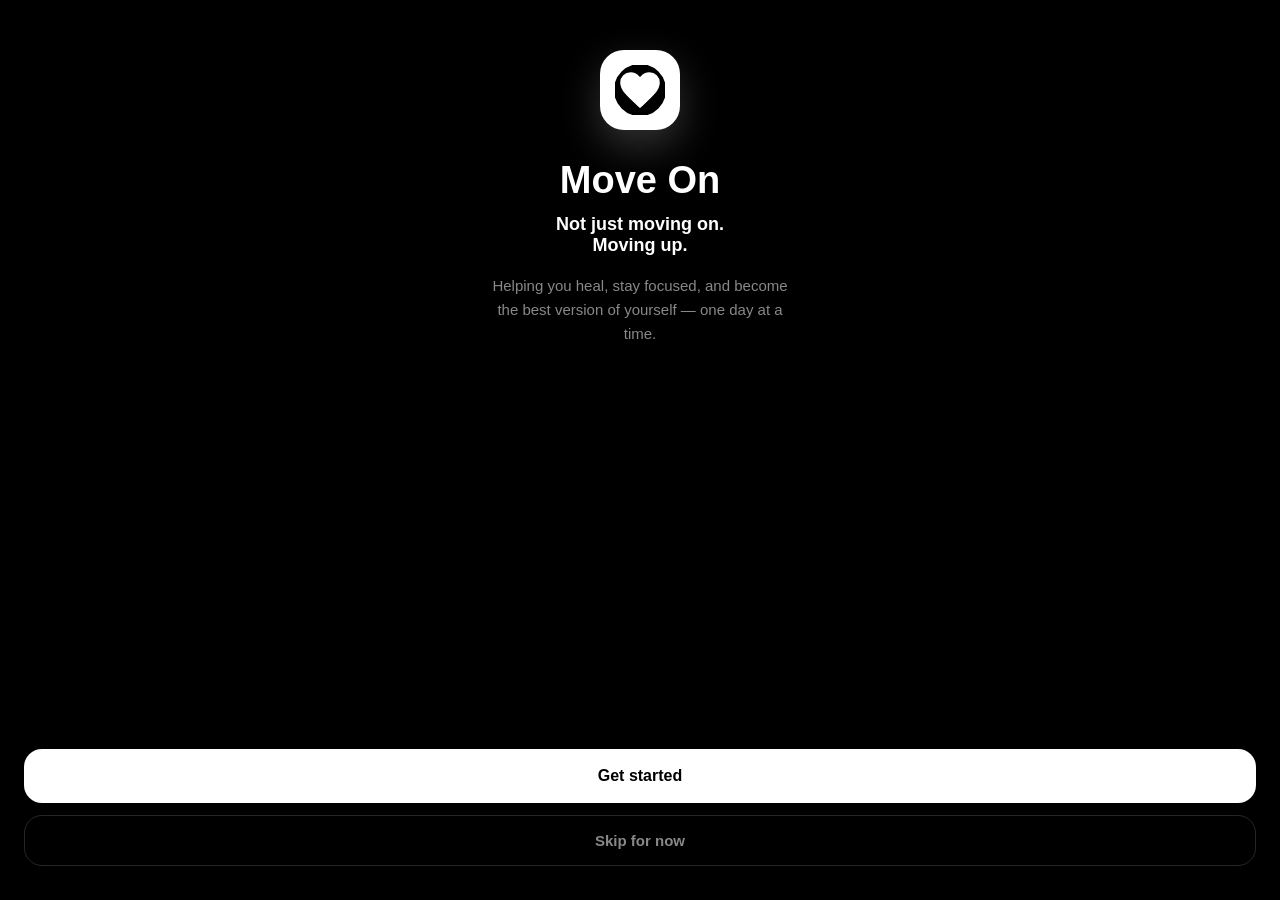
==== commit 05ef22f9: "Update onboarding logo SVG and dimensions" ====
--- a/index.html
+++ b/index.html
@@ -30,11 +30,12 @@
   <!-- ONBOARDING -->
   <div class="onboarding" id="onboarding">
     <div class="onb-slide onb-welcome active" id="onb-welcome">
-      <div class="onb-logo">
-        <svg width="44" height="44" viewBox="0 0 24 24" fill="none">
-          <path d="M7 17L17 7M17 7H7M17 7V17" stroke="#000000" stroke-width="2.5" stroke-linecap="round" stroke-linejoin="round"/>
-        </svg>
-      </div>
+   <div class="onb-logo">
+    <svg width="50" height="50" viewBox="0 0 24 24" fill="none">
+        <circle cx="12" cy="12" r="12" fill="#000000"/>
+        <path d="M12 21.35l-1.45-1.32C5.4 15.36 2 12.28 2 8.5 2 5.42 4.42 3 7.5 3c1.74 0 3.41.81 4.5 2.09C13.09 3.81 14.76 3 16.5 3 19.58 3 22 5.42 22 8.5c0 3.78-3.4 6.86-8.55 11.54L12 21.35z" fill="#ffffff"/>
+    </svg>
+</div>
       <h1>Move On</h1>
       <div class="tagline">Not just moving on.<br>Moving up.</div>
       <div class="desc">Helping you heal, stay focused, and become the best version of yourself — one day at a time.</div>
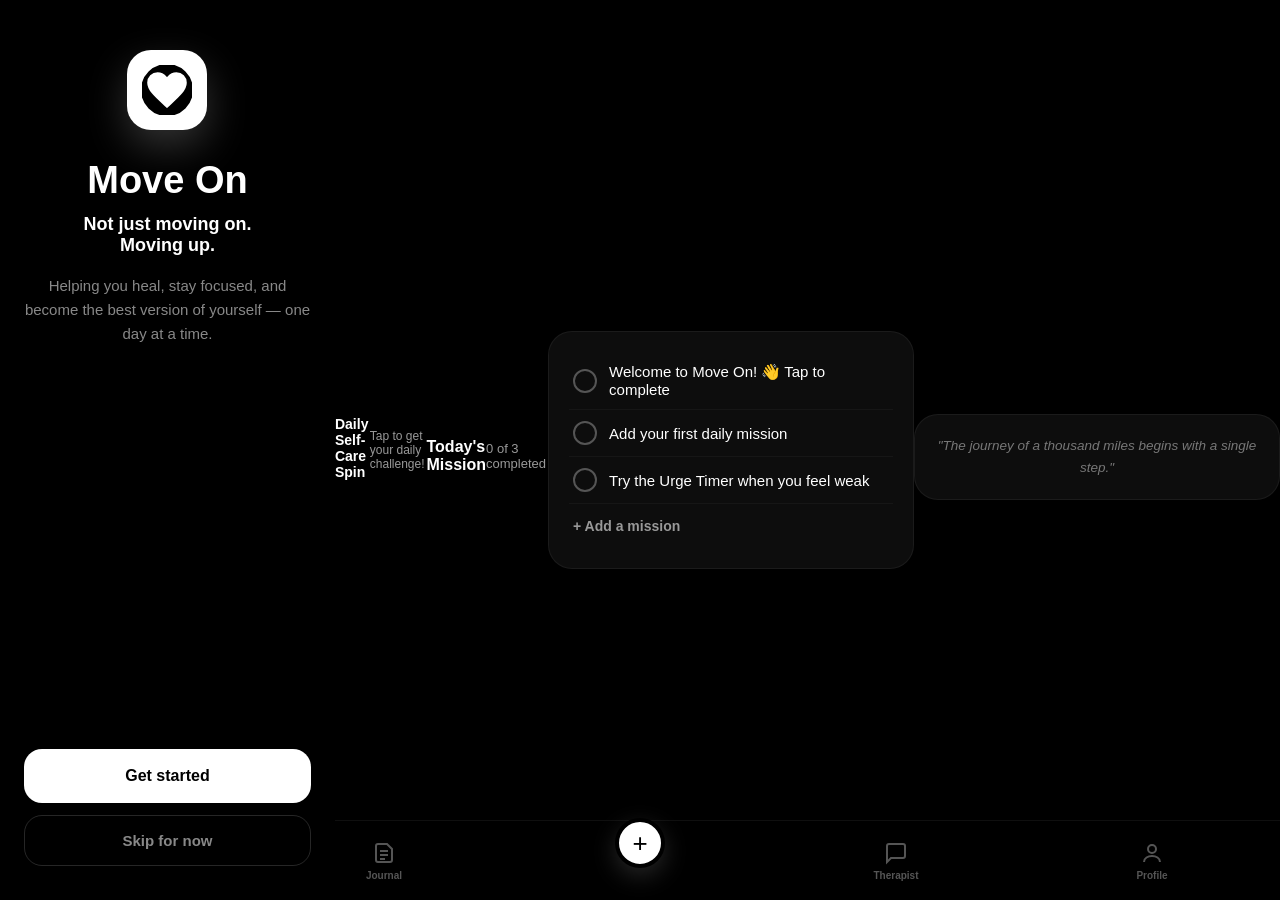
==== commit 349598c7: "Update index.html" ====
--- a/index.html
+++ b/index.html
@@ -9,381 +9,152 @@
 <meta name="apple-mobile-web-app-capable" content="yes">
 <meta name="apple-mobile-web-app-status-bar-style" content="black">
 <meta name="theme-color" content="#000000">
-
-<!-- Favicon -->
 <link rel="icon" type="image/svg+xml" href="data:image/svg+xml,<svg xmlns='http://www.w3.org/2000/svg' viewBox='0 0 24 24' fill='none'><circle cx='12' cy='12' r='12' fill='%23000000'/><path d='M12 21.35l-1.45-1.32C5.4 15.36 2 12.28 2 8.5 2 5.42 4.42 3 7.5 3c1.74 0 3.41.81 4.5 2.09C13.09 3.81 14.76 3 16.5 3 19.58 3 22 5.42 22 8.5c0 3.78-3.4 6.86-8.55 11.54L12 21.35z' fill='%23ffffff'/></svg>">
-<link rel="apple-touch-icon" href="data:image/svg+xml,<svg xmlns='http://www.w3.org/2000/svg' viewBox='0 0 24 24' fill='none'><circle cx='12' cy='12' r='12' fill='%23000000'/><path d='M12 21.35l-1.45-1.32C5.4 15.36 2 12.28 2 8.5 2 5.42 4.42 3 7.5 3c1.74 0 3.41.81 4.5 2.09C13.09 3.81 14.76 3 16.5 3 19.58 3 22 5.42 22 8.5c0 3.78-3.4 6.86-8.55 11.54L12 21.35z' fill='%23ffffff'/></svg>">
 </head>
 <body>
+<div class="phone">
+<svg width="0" height="0" style="position:absolute"><defs><linearGradient id="ringGrad" x1="0%" y1="0%" x2="100%" y2="100%"><stop offset="0%" stop-color="#ffffff"/><stop offset="100%" stop-color="#cccccc"/></linearGradient></defs></svg>
 
-<div class="phone">
+<div class="onboarding" id="onboarding">
+<div class="onb-slide onb-welcome active" id="onb-welcome">
+<div class="onb-logo"><svg width="50" height="50" viewBox="0 0 24 24" fill="none"><circle cx="12" cy="12" r="12" fill="#000000"/><path d="M12 21.35l-1.45-1.32C5.4 15.36 2 12.28 2 8.5 2 5.42 4.42 3 7.5 3c1.74 0 3.41.81 4.5 2.09C13.09 3.81 14.76 3 16.5 3 19.58 3 22 5.42 22 8.5c0 3.78-3.4 6.86-8.55 11.54L12 21.35z" fill="#ffffff"/></svg></div>
+<h1>Move On</h1>
+<div class="tagline">Not just moving on.<br>Moving up.</div>
+<div class="desc">Helping you heal, stay focused, and become the best version of yourself — one day at a time.</div>
+<button class="onb-primary-btn" onclick="onbGoToName()">Get started</button>
+<button class="onb-secondary-btn" onclick="skipOnboarding()">Skip for now</button>
+</div>
+<div class="onb-slide" id="onb-name">
+<div class="onb-top"><div class="onb-back" onclick="onbBackToWelcome()">←</div><div class="onb-dots"><div class="onb-dot filled"></div><div class="onb-dot"></div><div class="onb-dot"></div><div class="onb-dot"></div><div class="onb-dot"></div></div></div>
+<div class="onb-qtitle">What's your name?</div>
+<div class="name-input-wrap"><input type="text" class="name-input" id="nameInput" placeholder="Enter your name..." maxlength="30" autocomplete="off"><button class="onb-primary-btn" id="nameNextBtn" onclick="onbSaveName()" disabled>Continue</button></div>
+</div>
+<div class="onb-slide" id="onb-questions">
+<div class="onb-top"><div class="onb-back" id="onbBackBtn" onclick="onbBack()">←</div><div class="onb-dots" id="onbDots"></div></div>
+<div class="onb-qtitle" id="onbQTitle"></div><div class="onb-options" id="onbOptions"></div>
+<button class="onb-primary-btn" id="onbNextBtn" onclick="onbNext()" disabled>Continue</button>
+</div>
+<div class="onb-slide onb-building" id="onb-building"><div class="onb-spinner"></div><h2>Building your custom plan</h2><p id="onbBuildingSub">Setting things up based on your answers...</p><div class="onb-progress-track"><div class="onb-progress-fill" id="onbProgressFill"></div></div></div>
+</div>
 
-<svg width="0" height="0" style="position:absolute">
-  <defs>
-    <linearGradient id="ringGrad" x1="0%" y1="0%" x2="100%" y2="100%">
-      <stop offset="0%" stop-color="#ffffff"/>
-      <stop offset="100%" stop-color="#cccccc"/>
-    </linearGradient>
-  </defs>
-</svg>
+<div id="app">
+<div id="pullIndicator" style="height:0;opacity:0;overflow:hidden;transition:all 0.3s ease;text-align:center;color:var(--text-dim);font-size:12px;padding:0;">↓ Pull to refresh</div>
 
-  <!-- ONBOARDING -->
-  <div class="onboarding" id="onboarding">
-    <div class="onb-slide onb-welcome active" id="onb-welcome">
-   <div class="onb-logo">
-    <svg width="50" height="50" viewBox="0 0 24 24" fill="none">
-        <circle cx="12" cy="12" r="12" fill="#000000"/>
-        <path d="M12 21.35l-1.45-1.32C5.4 15.36 2 12.28 2 8.5 2 5.42 4.42 3 7.5 3c1.74 0 3.41.81 4.5 2.09C13.09 3.81 14.76 3 16.5 3 19.58 3 22 5.42 22 8.5c0 3.78-3.4 6.86-8.55 11.54L12 21.35z" fill="#ffffff"/>
-    </svg>
+<!-- HOME -->
+<section class="screen active" id="screen-home">
+<div class="topbar"><div><div class="greeting-name" id="homeGreeting">Good morning</div><div class="greeting-sub">Focus on you, for you.</div></div><div class="iconbtn" onclick="toast('You\'re all caught up','bell')"><span class="dot"></span><svg width="16" height="16" viewBox="0 0 24 24" fill="none" stroke="currentColor" stroke-width="2"><path d="M18 8a6 6 0 00-12 0c0 7-3 9-3 9h18s-3-2-3-9"/><path d="M13.7 21a2 2 0 01-3.4 0"/></svg></div></div>
+
+<div class="card streak-card" onclick="go('nocontact')"><div><div class="eyebrow">No Contact Streak</div><div class="streak-days" id="homeStreakNum">0 <span>Days</span></div><div class="muted" style="margin-top:6px;" id="homeStreakMsg">Your journey starts now.</div></div><div class="ring-wrap"><svg viewBox="0 0 80 80"><circle class="ring-track" cx="40" cy="40" r="34" fill="none" stroke-width="8"/><circle class="ring-fill" id="homeRing" cx="40" cy="40" r="34" fill="none" stroke-width="8" stroke-dasharray="213.6" stroke-dashoffset="213.6"/></svg></div></div>
+
+<div class="card" id="levelProgressCard" style="display:block;margin-top:14px;"><div style="display:flex;align-items:center;gap:10px;margin-bottom:8px;"><span style="font-size:24px;">🌱</span><span style="font-size:13px;font-weight:700;flex:1;">Level Progress</span><span style="font-size:12px;color:var(--text-dim);" id="levelProgressText">1 day to Beginner</span></div><div style="background:var(--bg-elev3);border-radius:6px;height:6px;overflow:hidden;"><div id="levelProgressFill" style="background:#fff;height:100%;width:0%;border-radius:6px;transition:width 0.5s ease;"></div></div></div>
+
 </div>
-      <h1>Move On</h1>
-      <div class="tagline">Not just moving on.<br>Moving up.</div>
-      <div class="desc">Helping you heal, stay focused, and become the best version of yourself — one day at a time.</div>
-      <button class="onb-primary-btn" onclick="onbGoToName()">Get started</button>
-      <button class="onb-secondary-btn" onclick="skipOnboarding()">Skip for now</button>
-    </div>
+</div>
+<div style="font-size:14px;font-weight:700;margin-bottom:4px;" id="spinTitle">Daily Self-Care Spin</div>
+<div style="font-size:12px;color:var(--text-dim);" id="spinSub">Tap to get your daily challenge!</div>
+<div id="spinResult" style="display:none;margin-top:12px;padding:12px;background:#111;border-radius:12px;font-size:14px;font-weight:600;"></div>
+</div>
 
-    <div class="onb-slide" id="onb-name">
-      <div class="onb-top">
-        <div class="onb-back" onclick="onbBackToWelcome()">←</div>
-        <div class="onb-dots">
-          <div class="onb-dot filled"></div>
-          <div class="onb-dot"></div>
-          <div class="onb-dot"></div>
-          <div class="onb-dot"></div>
-          <div class="onb-dot"></div>
-        </div>
-      </div>
-      <div class="onb-qtitle">What's your name?</div>
-      <div class="name-input-wrap">
-        <input type="text" class="name-input" id="nameInput" placeholder="Enter your name..." maxlength="30" autocomplete="off">
-        <button class="onb-primary-btn" id="nameNextBtn" onclick="onbSaveName()" disabled>Continue</button>
-      </div>
-    </div>
+<div class="section-label"><h3>Today's Mission</h3><span class="muted" id="missionCountLabel">0 of 3 completed</span></div>
+<div class="card" id="missionCard"></div>
+<div class="card share-streak-card" id="shareStreakCard" style="display:none;margin-top:14px;cursor:pointer;" onclick="shareStreak()"><div style="display:flex;align-items:center;gap:12px;"><div style="font-size:32px;"><svg width="28" height="28" viewBox="0 0 24 24" fill="none" stroke="#fff" stroke-width="2"><path d="M17 1l4 4-4 4"/><path d="M3 11V9a4 4 0 014-4h14"/><path d="M7 23l-4-4 4-4"/><path d="M21 13v2a4 4 0 01-4 4H3"/></svg></div><div style="flex:1;"><div style="font-size:14px;font-weight:700;" id="shareStreakTitle">Share your streak</div><div style="font-size:12px;color:var(--text-dim);margin-top:2px;" id="shareStreakSub">Let the world know you're moving on</div></div><div style="color:var(--text);font-size:20px;">›</div></div></div>
+<div class="card quote-card" style="margin-top:14px;"><p>"The journey of a thousand miles begins with a single step."</p></div>
+</section>
 
-    <div class="onb-slide" id="onb-questions">
-      <div class="onb-top">
-        <div class="onb-back" id="onbBackBtn" onclick="onbBack()">←</div>
-        <div class="onb-dots" id="onbDots"></div>
-      </div>
-      <div class="onb-qtitle" id="onbQTitle"></div>
-      <div class="onb-options" id="onbOptions"></div>
-      <button class="onb-primary-btn" id="onbNextBtn" onclick="onbNext()" disabled>Continue</button>
-    </div>
+<!-- NO CONTACT -->
+<section class="screen" id="screen-nocontact">
+<div class="topbar"><div class="backbtn" onclick="go('home')"><svg width="15" height="15" viewBox="0 0 24 24" fill="none" stroke="currentColor" stroke-width="2.4"><path d="M15 18l-6-6 6-6"/></svg></div><div class="title">No Contact</div><div class="iconbtn" onclick="toast('Link copied to share','share')"><svg width="15" height="15" viewBox="0 0 24 24" fill="none" stroke="currentColor" stroke-width="2"><circle cx="18" cy="5" r="3"/><circle cx="6" cy="12" r="3"/><circle cx="18" cy="19" r="3"/><path d="M8.6 13.5l6.8 4M15.4 6.5l-6.8 4"/></svg></div></div>
+<div class="nc-hero"><div class="lead">You've been<br>No Contact for</div><div class="big" id="ncBigDays">0 <small>Days</small></div><div class="sub" id="ncSubTime">0 Hours 0 Minutes</div></div>
+<div class="card why-list" style="margin-top:20px;"><h3 style="font-size:14.5px;margin-bottom:10px;">Why No Contact?</h3>
+<div class="mission-row"><div class="check done"><svg width="12" height="12" viewBox="0 0 24 24" fill="none" stroke="currentColor" stroke-width="3"><path d="M20 6L9 17l-5-5"/></svg></div><div class="mission-text">Protect your peace</div></div>
+<div class="mission-row"><div class="check done"><svg width="12" height="12" viewBox="0 0 24 24" fill="none" stroke="currentColor" stroke-width="3"><path d="M20 6L9 17l-5-5"/></svg></div><div class="mission-text">Rebuild your self-respect</div></div>
+<div class="mission-row"><div class="check done"><svg width="12" height="12" viewBox="0 0 24 24" fill="none" stroke="currentColor" stroke-width="3"><path d="M20 6L9 17l-5-5"/></svg></div><div class="mission-text">Focus on your future</div></div>
+<div class="mission-row"><div class="check done"><svg width="12" height="12" viewBox="0 0 24 24" fill="none" stroke="currentColor" stroke-width="3"><path d="M20 6L9 17l-5-5"/></svg></div><div class="mission-text">Let go to grow</div></div></div>
+<div class="nc-footer"><p>Every day without them<br>is a day closer to your best life.</p><div class="heart-btn" onclick="toast('Sending you strength','heart')"><svg width="20" height="20" viewBox="0 0 24 24" fill="none" stroke="currentColor" stroke-width="2"><path d="M20.8 4.6a5.5 5.5 0 00-7.8 0L12 5.6l-1-1a5.5 5.5 0 00-7.8 7.8l1 1L12 21l7.8-7.8 1-1a5.5 5.5 0 000-7.8z"/></svg></div></div>
+</section>
 
-    <div class="onb-slide onb-building" id="onb-building">
-      <div class="onb-spinner"></div>
-      <h2>Building your custom plan</h2>
-      <p id="onbBuildingSub">Setting things up based on your answers...</p>
-      <div class="onb-progress-track"><div class="onb-progress-fill" id="onbProgressFill"></div></div>
-    </div>
-  </div>
+<!-- JOURNAL -->
+<section class="screen" id="screen-journal">
+<div class="topbar"><div class="backbtn" onclick="go('home')"><svg width="15" height="15" viewBox="0 0 24 24" fill="none" stroke="currentColor" stroke-width="2.4"><path d="M15 18l-6-6 6-6"/></svg></div><div class="title">Journal</div><div class="iconbtn" onclick="toast('Shared','share')"><svg width="15" height="15" viewBox="0 0 24 24" fill="none" stroke="currentColor" stroke-width="2"><circle cx="18" cy="5" r="3"/><circle cx="6" cy="12" r="3"/><circle cx="18" cy="19" r="3"/><path d="M8.6 13.5l6.8 4M15.4 6.5l-6.8 4"/></svg></div></div>
+<div class="card"><div class="cal-header"><button class="navsm" onclick="shiftMonth(-1)">‹</button><div class="monthlabel" id="calMonthLabel"></div><button class="navsm" onclick="shiftMonth(1)">›</button></div><div class="cal-grid" id="calGrid"></div></div>
+<div class="journal-date" id="journalDateLabel">Today</div>
+<textarea class="journal-box" id="journalText" placeholder="Write what's on your mind..."></textarea>
+<div class="mood-row" id="moodRow"></div>
+<button class="save-btn" onclick="saveJournal()">Save entry</button>
+</section>
 
-  <!-- APP -->
-  <div id="app">
+<!-- URGE HELP -->
+<section class="screen" id="screen-urge">
+<div class="topbar"><div class="backbtn" onclick="go('home')"><svg width="15" height="15" viewBox="0 0 24 24" fill="none" stroke="currentColor" stroke-width="2.4"><path d="M15 18l-6-6 6-6"/></svg></div><div class="title">Urge Help</div><div style="width:34px;"></div></div>
+<div class="urge-hero"><h2>Having the urge<br>to reach out?</h2><p>Take a deep breath. You got this.</p></div>
+<div class="timer-wrap"><div class="timer-ring"><svg viewBox="0 0 220 220"><circle class="t-track" cx="110" cy="110" r="96"/><circle class="t-fill" id="urgeRing" cx="110" cy="110" r="96" stroke-dasharray="603.2" stroke-dashoffset="0"/></svg><div class="timer-label"><div class="time" id="urgeTime">02:00</div><div class="cap">Breathe. Relax. Refocus.</div></div></div><button class="timer-btn primary" id="urgeBtn" onclick="toggleUrgeTimer()">Start breathing</button></div>
+<div class="doelse-title">Do something else</div>
+<div class="card" style="padding:6px 12px;">
+<div class="doelse-row" onclick="handleDoElse('Go for a walk')"><div class="emoji"><svg width="17" height="17" viewBox="0 0 24 24" fill="none" stroke="currentColor" stroke-width="2"><circle cx="13" cy="4.5" r="1.8"/><path d="M11 22l1-6.5-2.5-2 .8-4.5L14 7l2 2.5 3 1M8.5 12.5l-2.5 2M13 15.5l3.5 1.5-1 5"/></svg></div><div class="txt">Go for a walk</div><div class="chev">›</div></div>
+<div class="doelse-row" onclick="handleDoElse('Listen to music')"><div class="emoji"><svg width="17" height="17" viewBox="0 0 24 24" fill="none" stroke="currentColor" stroke-width="2"><path d="M9 18V5l12-2v13"/><circle cx="6" cy="18" r="3"/><circle cx="18" cy="16" r="3"/></svg></div><div class="txt">Listen to music</div><div class="chev">›</div></div>
+<div class="doelse-row" onclick="go('journal')"><div class="emoji"><svg width="17" height="17" viewBox="0 0 24 24" fill="none" stroke="currentColor" stroke-width="2"><path d="M17 3a2.83 2.83 0 114 4L7.5 20.5 2 22l1.5-5.5L17 3z"/></svg></div><div class="txt">Write in journal</div><div class="chev">›</div></div>
+<div class="doelse-row" onclick="handleDoElse('Workout')"><div class="emoji"><svg width="17" height="17" viewBox="0 0 24 24" fill="none" stroke="currentColor" stroke-width="2"><rect x="1.5" y="9" width="3" height="6" rx="1"/><rect x="19.5" y="9" width="3" height="6" rx="1"/><rect x="4.5" y="10.3" width="3" height="3.4" rx="0.6"/><rect x="16.5" y="10.3" width="3" height="3.4" rx="0.6"/><line x1="7.5" y1="12" x2="16.5" y2="12"/></svg></div><div class="txt">Workout</div><div class="chev">›</div></div></div>
+</section>
 
-    <!-- Pull to Refresh Indicator -->
-    <div id="pullIndicator" style="height:0; opacity:0; overflow:hidden; transition: all 0.3s ease; text-align:center; color:var(--text-dim); font-size:12px; padding:0;">
-      ↓ Pull to refresh
-    </div>
+<!-- PROGRESS -->
+<section class="screen" id="screen-progress">
+<div class="topbar"><div style="width:34px;"></div><div class="title">Progress</div><div style="width:34px;"></div></div>
+<div class="eyebrow" style="margin-bottom:8px;">Overview</div>
+<div class="stat-grid"><div class="stat-box"><div class="num" id="pgDays">0</div><div class="lbl">No Contact<br>Days</div></div><div class="stat-box"><div class="num" id="pgJournals">0</div><div class="lbl">Journals<br>Written</div></div><div class="stat-box"><div class="num" id="pgMissions">0</div><div class="lbl">Missions<br>Completed</div></div></div>
+<div class="section-label"><h3>Mood Over Time</h3></div><div class="card chart-wrap"></div>
+<div class="section-label"><h3>Milestones</h3></div><div class="card" id="milestoneCard"></div>
+</section>
 
-    <!-- HOME -->
-    <section class="screen active" id="screen-home">
-      <div class="topbar">
-        <div>
-          <div class="greeting-name" id="homeGreeting">Good morning</div>
-          <div class="greeting-sub">Focus on you, for you.</div>
-        </div>
-        <div class="iconbtn" onclick="toast('You\'re all caught up','bell')"><span class="dot"></span><svg width="16" height="16" viewBox="0 0 24 24" fill="none" stroke="currentColor" stroke-width="2" stroke-linecap="round" stroke-linejoin="round"><path d="M18 8a6 6 0 00-12 0c0 7-3 9-3 9h18s-3-2-3-9"/><path d="M13.7 21a2 2 0 01-3.4 0"/></svg></div>
-      </div>
+<!-- ACHIEVEMENTS -->
+<section class="screen" id="screen-achievements">
+<div class="topbar"><div class="backbtn" onclick="go('progress')"><svg width="15" height="15" viewBox="0 0 24 24" fill="none" stroke="currentColor" stroke-width="2.4"><path d="M15 18l-6-6 6-6"/></svg></div><div class="title">Achievements</div><div style="width:34px;"></div></div>
+<div class="ach-wrap" id="achWrap"><div class="ach-trophy"><svg width="80" height="80" viewBox="0 0 24 24" fill="none" stroke="#ffffff" stroke-width="1.6"><path d="M8 3h8v5a4 4 0 01-8 0V3z"/><path d="M8 4.5H5.5A2.5 2.5 0 008 7M16 4.5h2.5A2.5 2.5 0 0116 7"/><path d="M10.5 12v3.5M13.5 12v3.5"/><path d="M9 20h6M12 15.5v4.5"/></svg></div><div class="ach-days"><svg width="20" height="20" viewBox="0 0 24 24" fill="#ffffff"><path d="M12 2l3.09 6.26L22 9.27l-5 4.87L18.18 21 12 17.27 5.82 21 7 14.14l-5-4.87 6.91-1.01L12 2z"/></svg> <b id="achDays">0</b> <span style="font-size:18px;font-weight:700;">Days</span></div><div class="ach-title" id="achTitle">Begin Your Journey</div><div class="ach-sub" id="achSub">Start your journey<br>to a better you.</div></div>
+<button class="share-btn" onclick="shareAchievement()">Share</button>
+<div class="keepgoing-link" onclick="go('home')">Keep going <svg width="13" height="13" viewBox="0 0 24 24" fill="none" stroke="currentColor" stroke-width="2.6"><path d="M9 18l6-6-6-6"/></svg></div>
+</section>
 
-      <div class="card streak-card" onclick="go('nocontact')">
-        <div>
-          <div class="eyebrow">No Contact Streak</div>
-          <div class="streak-days" id="homeStreakNum">0 <span>Days</span></div>
-          <div class="muted" style="margin-top:6px;" id="homeStreakMsg">Your journey starts now.</div>
-        </div>
-        <div class="ring-wrap">
-          <svg viewBox="0 0 80 80">
-            <circle class="ring-track" cx="40" cy="40" r="34" fill="none" stroke-width="8"/>
-            <circle class="ring-fill" id="homeRing" cx="40" cy="40" r="34" fill="none" stroke-width="8" stroke-dasharray="213.6" stroke-dashoffset="213.6"/>
-          </svg>
-        </div>
-      </div>
+<!-- AI THERAPIST -->
+<section class="screen" id="screen-therapist">
+<div class="topbar"><div class="backbtn" onclick="go('home')"><svg width="15" height="15" viewBox="0 0 24 24" fill="none" stroke="currentColor" stroke-width="2.4"><path d="M15 18l-6-6 6-6"/></svg></div><div class="title">AI Therapist</div><div class="iconbtn" onclick="clearChat()"><svg width="15" height="15" viewBox="0 0 24 24" fill="none" stroke="currentColor" stroke-width="2"><path d="M3 6h18"/><path d="M19 6v14a2 2 0 01-2 2H7a2 2 0 01-2-2V6"/></svg></div></div>
+<div id="chatMessages" style="flex:1;overflow-y:auto;padding-bottom:100px;display:flex;flex-direction:column;gap:12px;min-height:200px;"></div>
+<div style="position:fixed;bottom:78px;left:0;right:0;background:#000;border-top:1px solid rgba(255,255,255,0.06);padding:12px 16px;padding-bottom:calc(12px + env(safe-area-inset-bottom,0px));z-index:30;display:flex;gap:10px;"><input type="text" id="chatInput" placeholder="Type your message..." autocomplete="off" style="flex:1;padding:14px 16px;border-radius:24px;border:1px solid rgba(255,255,255,0.1);background:#0d0d0d;color:#fff;font-size:15px;font-family:inherit;outline:none;"><button onclick="sendMessage()" style="width:48px;height:48px;border-radius:50%;border:none;background:#fff;color:#000;font-size:18px;cursor:pointer;display:flex;align-items:center;justify-content:center;flex-shrink:0;"><svg width="18" height="18" viewBox="0 0 24 24" fill="none" stroke="currentColor" stroke-width="2.5"><path d="M22 2L11 13"/><path d="M22 2l-7 20-4-9-9-4 20-7z"/></svg></button></div>
+</section>
 
-      <!-- Level Progress Card -->
-      <div class="card" id="levelProgressCard" style="display:block; margin-top:14px;">
-        <div style="display:flex; align-items:center; gap:10px; margin-bottom:8px;">
-          <span style="font-size:24px;">🌱</span>
-          <span style="font-size:13px; font-weight:700; flex:1;">Level Progress</span>
-          <span style="font-size:12px; color:var(--text-dim);" id="levelProgressText">1 day to Beginner</span>
-        </div>
-        <div style="background:var(--bg-elev3); border-radius:6px; height:6px; overflow:hidden;">
-          <div id="levelProgressFill" style="background:#fff; height:100%; width:0%; border-radius:6px; transition: width 0.5s ease;"></div>
-        </div>
-      </div>
+<!-- PROFILE -->
+<section class="screen" id="screen-profile">
+<div class="topbar"><div style="width:34px;"></div><div class="title">Profile</div><div style="width:34px;"></div></div>
+<div class="profile-head"><div class="avatar" id="profileAvatar">?</div><div><div class="pname" id="profileName">User</div><div class="pstatus">Starting the journey.</div></div></div>
+<div class="section-label"><h3>Your Stats</h3></div>
+<div class="card">
+<div class="stat-list-row"><div class="emoji"><svg width="16" height="16" viewBox="0 0 24 24" fill="none" stroke="currentColor" stroke-width="2"><rect x="3" y="4.5" width="18" height="16" rx="2"/><path d="M16 2.5v4M8 2.5v4M3 10h18"/></svg></div><div class="lbl">No Contact Days</div><div class="val" id="prNcDays">0</div></div>
+<div class="stat-list-row"><div class="emoji"><svg width="16" height="16" viewBox="0 0 24 24" fill="none" stroke="currentColor" stroke-width="2"><path d="M14 2.5H6.5a2 2 0 00-2 2v15a2 2 0 002 2h11a2 2 0 002-2V8z"/><path d="M14 2.5v6h5.5"/><path d="M9 13h6M9 17h6"/></svg></div><div class="lbl">Journals Written</div><div class="val" id="prJournals">0</div></div>
+<div class="stat-list-row"><div class="emoji"><svg width="16" height="16" viewBox="0 0 24 24" fill="none" stroke="currentColor" stroke-width="2"><path d="M22 11.1V12a10 10 0 11-5.9-9.1"/><path d="M22 4L12 14.01l-3-3"/></svg></div><div class="lbl">Missions Completed</div><div class="val" id="prMissions">0</div></div>
+<div class="stat-list-row"><div class="emoji"><svg width="16" height="16" viewBox="0 0 24 24" fill="none" stroke="currentColor" stroke-width="1.8"><path d="M8 3h8v5a4 4 0 01-8 0V3z"/><path d="M8 4.5H5.5A2.5 2.5 0 008 7M16 4.5h2.5A2.5 2.5 0 0116 7"/><path d="M10.5 12v3.5M13.5 12v3.5"/><path d="M9 20h6M12 15.5v4.5"/></svg></div><div class="lbl">Achievements</div><div class="val" id="prAch">0</div></div>
+</div>
+<div class="section-label"><h3>Reminders</h3></div>
+<div class="card">
+<div class="toggle-row"><div class="lbl">Daily Reminder</div><div class="switch on" id="swDaily" onclick="toggleSwitch('swDaily')"><div class="knob"></div></div></div>
+<div class="toggle-row"><div class="lbl">Urge Help Reminder</div><div class="switch on" id="swUrge" onclick="toggleSwitch('swUrge')"><div class="knob"></div></div></div>
+</div>
+<div class="card" style="margin-top:14px;"><div style="display:flex;align-items:center;gap:12px;"><div style="font-size:28px;"><svg width="24" height="24" viewBox="0 0 24 24" fill="none" stroke="#fff" stroke-width="2"><path d="M20 12V7a5 5 0 00-5-5H9a5 5 0 00-5 5v10a5 5 0 005 5h3"/><path d="M16 22l-4-4 4-4"/><path d="M12 18h7"/></svg></div><div style="flex:1;"><div style="font-size:14px;font-weight:700;">Streak Freezes</div><div style="font-size:12px;color:var(--text-dim);" id="freezeCount">0 available</div></div><button onclick="useStreakFreeze()" id="useFreezeBtn" style="background:var(--bg-elev3);border:1px solid var(--border);color:var(--text);padding:8px 14px;border-radius:10px;font-size:12px;font-weight:600;cursor:pointer;">Use</button></div></div>
+</section>
+</div>
 
-      <div class="section-label">
-        <h3>Today's Mission</h3>
-        <span class="muted" id="missionCountLabel">0 of 3 completed</span>
-      </div>
-      <div class="card" id="missionCard"></div>
+<nav class="bottomnav">
+<button class="navbtn active" data-tab="home" onclick="go('home')"><svg viewBox="0 0 24 24" fill="none" stroke="currentColor" stroke-width="2"><path d="M3 11l9-8 9 8"/><path d="M5 10v10h14V10"/></svg>Home</button>
+<button class="navbtn" data-tab="journal" onclick="go('journal')"><svg viewBox="0 0 24 24" fill="none" stroke="currentColor" stroke-width="2"><path d="M4 5a2 2 0 012-2h9l5 5v11a2 2 0 01-2 2H6a2 2 0 01-2-2z"/><path d="M8 10h8M8 14h8M8 18h5"/></svg>Journal</button>
+<button class="navbtn" onclick="openAddSheet()"><div class="fabcircle">+</div></button>
+<button class="navbtn" data-tab="therapist" onclick="go('therapist')"><svg viewBox="0 0 24 24" fill="none" stroke="currentColor" stroke-width="2"><path d="M21 15a2 2 0 01-2 2H7l-4 4V5a2 2 0 012-2h14a2 2 0 012 2z"/></svg>Therapist</button>
+<button class="navbtn" data-tab="profile" onclick="go('profile')"><svg viewBox="0 0 24 24" fill="none" stroke="currentColor" stroke-width="2"><circle cx="12" cy="8" r="4"/><path d="M4 21c0-4 4-6 8-6s8 2 8 6"/></svg>Profile</button>
+</nav>
 
-      <!-- Share Streak Card -->
-      <div class="card share-streak-card" id="shareStreakCard" style="display:none; margin-top:14px; cursor:pointer;" onclick="shareStreak()">
-        <div style="display:flex; align-items:center; gap:12px;">
-          <div style="font-size:32px;">🔥</div>
-          <div style="flex:1;">
-            <div style="font-size:14px; font-weight:700;" id="shareStreakTitle">Share your streak</div>
-            <div style="font-size:12px; color:var(--text-dim); margin-top:2px;" id="shareStreakSub">Let the world know you're moving on</div>
-          </div>
-          <div style="color:var(--text); font-size:20px;">›</div>
-        </div>
-      </div>
-
-      <div class="card quote-card" style="margin-top:14px;">
-        <p>"The journey of a thousand miles begins with a single step."</p>
-      </div>
-    </section>
-
-    <!-- NO CONTACT -->
-    <section class="screen" id="screen-nocontact">
-      <div class="topbar">
-        <div class="backbtn" onclick="go('home')"><svg width="15" height="15" viewBox="0 0 24 24" fill="none" stroke="currentColor" stroke-width="2.4" stroke-linecap="round" stroke-linejoin="round"><path d="M15 18l-6-6 6-6"/></svg></div>
-        <div class="title">No Contact</div>
-        <div class="iconbtn" onclick="toast('Link copied to share','share')"><svg width="15" height="15" viewBox="0 0 24 24" fill="none" stroke="currentColor" stroke-width="2" stroke-linecap="round" stroke-linejoin="round"><circle cx="18" cy="5" r="3"/><circle cx="6" cy="12" r="3"/><circle cx="18" cy="19" r="3"/><path d="M8.6 13.5l6.8 4M15.4 6.5l-6.8 4"/></svg></div>
-      </div>
-
-      <div class="nc-hero">
-        <div class="lead">You've been<br>No Contact for</div>
-        <div class="big" id="ncBigDays">0 <small>Days</small></div>
-        <div class="sub" id="ncSubTime">0 Hours 0 Minutes</div>
-      </div>
-
-      <div class="card why-list" style="margin-top:20px;">
-        <h3 style="font-size:14.5px; margin-bottom:10px;">Why No Contact?</h3>
-        <div class="mission-row"><div class="check done"><svg width="12" height="12" viewBox="0 0 24 24" fill="none" stroke="currentColor" stroke-width="3" stroke-linecap="round" stroke-linejoin="round"><path d="M20 6L9 17l-5-5"/></svg></div><div class="mission-text">Protect your peace</div></div>
-        <div class="mission-row"><div class="check done"><svg width="12" height="12" viewBox="0 0 24 24" fill="none" stroke="currentColor" stroke-width="3" stroke-linecap="round" stroke-linejoin="round"><path d="M20 6L9 17l-5-5"/></svg></div><div class="mission-text">Rebuild your self-respect</div></div>
-        <div class="mission-row"><div class="check done"><svg width="12" height="12" viewBox="0 0 24 24" fill="none" stroke="currentColor" stroke-width="3" stroke-linecap="round" stroke-linejoin="round"><path d="M20 6L9 17l-5-5"/></svg></div><div class="mission-text">Focus on your future</div></div>
-        <div class="mission-row"><div class="check done"><svg width="12" height="12" viewBox="0 0 24 24" fill="none" stroke="currentColor" stroke-width="3" stroke-linecap="round" stroke-linejoin="round"><path d="M20 6L9 17l-5-5"/></svg></div><div class="mission-text">Let go to grow</div></div>
-      </div>
-
-      <div class="nc-footer">
-        <p>Every day without them<br>is a day closer to your best life.</p>
-        <div class="heart-btn" onclick="toast('Sending you strength','heart')"><svg width="20" height="20" viewBox="0 0 24 24" fill="none" stroke="currentColor" stroke-width="2" stroke-linecap="round" stroke-linejoin="round"><path d="M20.8 4.6a5.5 5.5 0 00-7.8 0L12 5.6l-1-1a5.5 5.5 0 00-7.8 7.8l1 1L12 21l7.8-7.8 1-1a5.5 5.5 0 000-7.8z"/></svg></div>
-      </div>
-    </section>
-
-    <!-- JOURNAL -->
-    <section class="screen" id="screen-journal">
-      <div class="topbar">
-        <div class="backbtn" onclick="go('home')"><svg width="15" height="15" viewBox="0 0 24 24" fill="none" stroke="currentColor" stroke-width="2.4" stroke-linecap="round" stroke-linejoin="round"><path d="M15 18l-6-6 6-6"/></svg></div>
-        <div class="title">Journal</div>
-        <div class="iconbtn" onclick="toast('Shared','share')"><svg width="15" height="15" viewBox="0 0 24 24" fill="none" stroke="currentColor" stroke-width="2" stroke-linecap="round" stroke-linejoin="round"><circle cx="18" cy="5" r="3"/><circle cx="6" cy="12" r="3"/><circle cx="18" cy="19" r="3"/><path d="M8.6 13.5l6.8 4M15.4 6.5l-6.8 4"/></svg></div>
-      </div>
-
-      <div class="card">
-        <div class="cal-header">
-          <button class="navsm" onclick="shiftMonth(-1)">‹</button>
-          <div class="monthlabel" id="calMonthLabel"></div>
-          <button class="navsm" onclick="shiftMonth(1)">›</button>
-        </div>
-        <div class="cal-grid" id="calGrid"></div>
-      </div>
-
-      <div class="journal-date" id="journalDateLabel">Today</div>
-      <textarea class="journal-box" id="journalText" placeholder="Write what's on your mind..."></textarea>
-      <div class="mood-row" id="moodRow"></div>
-      <button class="save-btn" onclick="saveJournal()">Save entry</button>
-    </section>
-
-    <!-- URGE HELP -->
-    <section class="screen" id="screen-urge">
-      <div class="topbar">
-        <div class="backbtn" onclick="go('home')"><svg width="15" height="15" viewBox="0 0 24 24" fill="none" stroke="currentColor" stroke-width="2.4" stroke-linecap="round" stroke-linejoin="round"><path d="M15 18l-6-6 6-6"/></svg></div>
-        <div class="title">Urge Help</div>
-        <div style="width:34px;"></div>
-      </div>
-
-      <div class="urge-hero">
-        <h2>Having the urge<br>to reach out?</h2>
-        <p>Take a deep breath. You got this.</p>
-      </div>
-
-      <div class="timer-wrap">
-        <div class="timer-ring">
-          <svg viewBox="0 0 220 220">
-            <circle class="t-track" cx="110" cy="110" r="96"/>
-            <circle class="t-fill" id="urgeRing" cx="110" cy="110" r="96" stroke-dasharray="603.2" stroke-dashoffset="0"/>
-          </svg>
-          <div class="timer-label">
-            <div class="time" id="urgeTime">02:00</div>
-            <div class="cap">Breathe. Relax. Refocus.</div>
-          </div>
-        </div>
-        <button class="timer-btn primary" id="urgeBtn" onclick="toggleUrgeTimer()">Start breathing</button>
-      </div>
-
-      <div class="doelse-title">Do something else</div>
-      <div class="card" style="padding:6px 12px;">
-        <div class="doelse-row" onclick="handleDoElse('Go for a walk')"><div class="emoji"><svg width="17" height="17" viewBox="0 0 24 24" fill="none" stroke="currentColor" stroke-width="2" stroke-linecap="round" stroke-linejoin="round"><circle cx="13" cy="4.5" r="1.8"/><path d="M11 22l1-6.5-2.5-2 .8-4.5L14 7l2 2.5 3 1M8.5 12.5l-2.5 2M13 15.5l3.5 1.5-1 5"/></svg></div><div class="txt">Go for a walk</div><div class="chev">›</div></div>
-        <div class="doelse-row" onclick="handleDoElse('Listen to music')"><div class="emoji"><svg width="17" height="17" viewBox="0 0 24 24" fill="none" stroke="currentColor" stroke-width="2" stroke-linecap="round" stroke-linejoin="round"><path d="M9 18V5l12-2v13"/><circle cx="6" cy="18" r="3"/><circle cx="18" cy="16" r="3"/></svg></div><div class="txt">Listen to music</div><div class="chev">›</div></div>
-        <div class="doelse-row" onclick="go('journal')"><div class="emoji"><svg width="17" height="17" viewBox="0 0 24 24" fill="none" stroke="currentColor" stroke-width="2" stroke-linecap="round" stroke-linejoin="round"><path d="M17 3a2.83 2.83 0 114 4L7.5 20.5 2 22l1.5-5.5L17 3z"/></svg></div><div class="txt">Write in journal</div><div class="chev">›</div></div>
-        <div class="doelse-row" onclick="handleDoElse('Workout')"><div class="emoji"><svg width="17" height="17" viewBox="0 0 24 24" fill="none" stroke="currentColor" stroke-width="2" stroke-linecap="round" stroke-linejoin="round"><rect x="1.5" y="9" width="3" height="6" rx="1"/><rect x="19.5" y="9" width="3" height="6" rx="1"/><rect x="4.5" y="10.3" width="3" height="3.4" rx="0.6"/><rect x="16.5" y="10.3" width="3" height="3.4" rx="0.6"/><line x1="7.5" y1="12" x2="16.5" y2="12"/></svg></div><div class="txt">Workout</div><div class="chev">›</div></div>
-      </div>
-    </section>
-
-    <!-- PROGRESS -->
-    <section class="screen" id="screen-progress">
-      <div class="topbar">
-        <div style="width:34px;"></div>
-        <div class="title">Progress</div>
-        <div style="width:34px;"></div>
-      </div>
-
-      <div class="eyebrow" style="margin-bottom:8px;">Overview</div>
-      <div class="stat-grid">
-        <div class="stat-box"><div class="num" id="pgDays">0</div><div class="lbl">No Contact<br>Days</div></div>
-        <div class="stat-box"><div class="num" id="pgJournals">0</div><div class="lbl">Journals<br>Written</div></div>
-        <div class="stat-box"><div class="num" id="pgMissions">0</div><div class="lbl">Missions<br>Completed</div></div>
-      </div>
-
-      <div class="section-label"><h3>Mood Over Time</h3></div>
-      <div class="card chart-wrap"></div>
-
-      <div class="section-label"><h3>Milestones</h3></div>
-      <div class="card" id="milestoneCard"></div>
-    </section>
-
-    <!-- ACHIEVEMENTS -->
-    <section class="screen" id="screen-achievements">
-      <div class="topbar">
-        <div class="backbtn" onclick="go('progress')"><svg width="15" height="15" viewBox="0 0 24 24" fill="none" stroke="currentColor" stroke-width="2.4" stroke-linecap="round" stroke-linejoin="round"><path d="M15 18l-6-6 6-6"/></svg></div>
-        <div class="title">Achievements</div>
-        <div style="width:34px;"></div>
-      </div>
-
-      <div class="ach-wrap" id="achWrap">
-        <div class="ach-trophy"><svg width="80" height="80" viewBox="0 0 24 24" fill="none" stroke="#ffffff" stroke-width="1.6" stroke-linecap="round" stroke-linejoin="round"><path d="M8 3h8v5a4 4 0 01-8 0V3z"/><path d="M8 4.5H5.5A2.5 2.5 0 008 7M16 4.5h2.5A2.5 2.5 0 0116 7"/><path d="M10.5 12v3.5M13.5 12v3.5"/><path d="M9 20h6M12 15.5v4.5"/></svg></div>
-        <div class="ach-days"><svg width="20" height="20" viewBox="0 0 24 24" fill="#ffffff" stroke="none"><path d="M12 2l3.09 6.26L22 9.27l-5 4.87L18.18 21 12 17.27 5.82 21 7 14.14l-5-4.87 6.91-1.01L12 2z"/></svg> <b id="achDays">0</b> <span style="font-size:18px; font-weight:700;">Days</span></div>
-        <div class="ach-title" id="achTitle">Begin Your Journey</div>
-        <div class="ach-sub" id="achSub">Start your journey<br>to a better you.</div>
-      </div>
-
-      <button class="share-btn" onclick="shareAchievement()">Share</button>
-      <div class="keepgoing-link" onclick="go('home')">Keep going <svg width="13" height="13" viewBox="0 0 24 24" fill="none" stroke="currentColor" stroke-width="2.6" stroke-linecap="round" stroke-linejoin="round" style="vertical-align:-1px;"><path d="M9 18l6-6-6-6"/></svg></div>
-    </section>
-
-    <!-- AI THERAPIST -->
-    <section class="screen" id="screen-therapist">
-      <div class="topbar">
-        <div class="backbtn" onclick="go('home')">
-          <svg width="15" height="15" viewBox="0 0 24 24" fill="none" stroke="currentColor" stroke-width="2.4" stroke-linecap="round" stroke-linejoin="round"><path d="M15 18l-6-6 6-6"/></svg>
-        </div>
-        <div class="title">AI Therapist</div>
-        <div class="iconbtn" onclick="clearChat()">
-          <svg width="15" height="15" viewBox="0 0 24 24" fill="none" stroke="currentColor" stroke-width="2" stroke-linecap="round" stroke-linejoin="round"><path d="M3 6h18"/><path d="M19 6v14a2 2 0 01-2 2H7a2 2 0 01-2-2V6"/></svg>
-        </div>
-      </div>
-
-      <div id="chatMessages" style="flex:1; overflow-y:auto; padding-bottom:100px; display:flex; flex-direction:column; gap:12px; min-height:200px;">
-      </div>
-
-      <div style="position:fixed; bottom:78px; left:0; right:0; background:#000; border-top:1px solid rgba(255,255,255,0.06); padding:12px 16px; padding-bottom:calc(12px + env(safe-area-inset-bottom, 0px)); z-index:30; display:flex; gap:10px;">
-        <input type="text" id="chatInput" placeholder="Type your message..." autocomplete="off"
-          style="flex:1; padding:14px 16px; border-radius:24px; border:1px solid rgba(255,255,255,0.1); background:#0d0d0d; color:#fff; font-size:15px; font-family:inherit; outline:none;">
-        <button onclick="sendMessage()" 
-          style="width:48px; height:48px; border-radius:50%; border:none; background:#fff; color:#000; font-size:18px; cursor:pointer; display:flex; align-items:center; justify-content:center; flex-shrink:0;">
-          <svg width="18" height="18" viewBox="0 0 24 24" fill="none" stroke="currentColor" stroke-width="2.5" stroke-linecap="round" stroke-linejoin="round"><path d="M22 2L11 13"/><path d="M22 2l-7 20-4-9-9-4 20-7z"/></svg>
-        </button>
-      </div>
-    </section>
-
-    <!-- PROFILE -->
-    <section class="screen" id="screen-profile">
-      <div class="topbar">
-        <div style="width:34px;"></div>
-        <div class="title">Profile</div>
-        <div style="width:34px;"></div>
-      </div>
-
-      <div class="profile-head">
-        <div class="avatar" id="profileAvatar">?</div>
-        <div>
-          <div class="pname" id="profileName">User</div>
-          <div class="pstatus">Starting the journey.</div>
-        </div>
-      </div>
-
-      <div class="section-label"><h3>Your Stats</h3></div>
-      <div class="card">
-        <div class="stat-list-row"><div class="emoji"><svg width="16" height="16" viewBox="0 0 24 24" fill="none" stroke="currentColor" stroke-width="2" stroke-linecap="round" stroke-linejoin="round"><rect x="3" y="4.5" width="18" height="16" rx="2"/><path d="M16 2.5v4M8 2.5v4M3 10h18"/></svg></div><div class="lbl">No Contact Days</div><div class="val" id="prNcDays">0</div></div>
-        <div class="stat-list-row"><div class="emoji"><svg width="16" height="16" viewBox="0 0 24 24" fill="none" stroke="currentColor" stroke-width="2" stroke-linecap="round" stroke-linejoin="round"><path d="M14 2.5H6.5a2 2 0 00-2 2v15a2 2 0 002 2h11a2 2 0 002-2V8z"/><path d="M14 2.5v6h5.5"/><path d="M9 13h6M9 17h6"/></svg></div><div class="lbl">Journals Written</div><div class="val" id="prJournals">0</div></div>
-        <div class="stat-list-row"><div class="emoji"><svg width="16" height="16" viewBox="0 0 24 24" fill="none" stroke="currentColor" stroke-width="2" stroke-linecap="round" stroke-linejoin="round"><path d="M22 11.1V12a10 10 0 11-5.9-9.1"/><path d="M22 4L12 14.01l-3-3"/></svg></div><div class="lbl">Missions Completed</div><div class="val" id="prMissions">0</div></div>
-        <div class="stat-list-row"><div class="emoji"><svg width="16" height="16" viewBox="0 0 24 24" fill="none" stroke="currentColor" stroke-width="1.8" stroke-linecap="round" stroke-linejoin="round"><path d="M8 3h8v5a4 4 0 01-8 0V3z"/><path d="M8 4.5H5.5A2.5 2.5 0 008 7M16 4.5h2.5A2.5 2.5 0 0116 7"/><path d="M10.5 12v3.5M13.5 12v3.5"/><path d="M9 20h6M12 15.5v4.5"/></svg></div><div class="lbl">Achievements</div><div class="val" id="prAch">0</div></div>
-      </div>
-
-      <div class="section-label"><h3>Reminders</h3></div>
-      <div class="card">
-        <div class="toggle-row">
-          <div class="lbl">Daily Reminder</div>
-          <div class="switch on" id="swDaily" onclick="toggleSwitch('swDaily')"><div class="knob"></div></div>
-        </div>
-        <div class="toggle-row">
-          <div class="lbl">Urge Help Reminder</div>
-          <div class="switch on" id="swUrge" onclick="toggleSwitch('swUrge')"><div class="knob"></div></div>
-        </div>
-      </div>
-    </section>
-
-  </div>
-
-  <!-- BOTTOM NAV -->
-  <nav class="bottomnav">
-    <button class="navbtn active" data-tab="home" onclick="go('home')">
-      <svg viewBox="0 0 24 24" fill="none" stroke="currentColor" stroke-width="2"><path d="M3 11l9-8 9 8"/><path d="M5 10v10h14V10"/></svg>
-      Home
-    </button>
-    <button class="navbtn" data-tab="journal" onclick="go('journal')">
-      <svg viewBox="0 0 24 24" fill="none" stroke="currentColor" stroke-width="2"><path d="M4 5a2 2 0 012-2h9l5 5v11a2 2 0 01-2 2H6a2 2 0 01-2-2z"/><path d="M8 10h8M8 14h8M8 18h5"/></svg>
-      Journal
-    </button>
-    <button class="navbtn" onclick="openAddSheet()">
-      <div class="fabcircle">+</div>
-    </button>
-    <button class="navbtn" data-tab="therapist" onclick="go('therapist')">
-      <svg viewBox="0 0 24 24" fill="none" stroke="currentColor" stroke-width="2" stroke-linecap="round" stroke-linejoin="round">
-        <path d="M21 15a2 2 0 01-2 2H7l-4 4V5a2 2 0 012-2h14a2 2 0 012 2z"/>
-      </svg>
-      Therapist
-    </button>
-    <button class="navbtn" data-tab="profile" onclick="go('profile')">
-      <svg viewBox="0 0 24 24" fill="none" stroke="currentColor" stroke-width="2"><circle cx="12" cy="8" r="4"/><path d="M4 21c0-4 4-6 8-6s8 2 8 6"/></svg>
-      Profile
-    </button>
-  </nav>
-
-  <!-- QUICK ADD SHEET -->
-  <div class="overlay" id="addOverlay" onclick="if(event.target===this) closeAddSheet()">
-    <div class="sheet">
-      <div class="sheet-handle"></div>
-      <div class="sheet-title">What do you want to do?</div>
-      <div class="sheet-opt" onclick="closeAddSheet(); go('journal')"><div class="ic"><svg width="17" height="17" viewBox="0 0 24 24" fill="none" stroke="currentColor" stroke-width="2" stroke-linecap="round" stroke-linejoin="round"><path d="M17 3a2.83 2.83 0 114 4L7.5 20.5 2 22l1.5-5.5L17 3z"/></svg></div><div class="txt">Write a journal entry</div></div>
-      <div class="sheet-opt" onclick="closeAddSheet(); addMissionPrompt()"><div class="ic"><svg width="17" height="17" viewBox="0 0 24 24" fill="none" stroke="currentColor" stroke-width="2" stroke-linecap="round" stroke-linejoin="round"><path d="M22 11.1V12a10 10 0 11-5.9-9.1"/><path d="M22 4L12 14.01l-3-3"/></svg></div><div class="txt">Add a daily mission</div></div>
-      <div class="sheet-opt" onclick="closeAddSheet(); go('urge')"><div class="ic"><svg width="17" height="17" viewBox="0 0 24 24" fill="none" stroke="currentColor" stroke-width="2" stroke-linecap="round" stroke-linejoin="round"><path d="M9 12.5V6a1.4 1.4 0 012.8 0v5M12.6 11.5V4.8a1.4 1.4 0 012.8 0v6.7M18.2 11.5V7a1.4 1.4 0 012.8 0v7a7 7 0 01-7 7h-1a7 7 0 01-6.5-4.4L4.4 12a1.5 1.5 0 012.6-1.5l1.9 3"/></svg></div><div class="txt">I'm having an urge</div></div>
-      <button class="sheet-cancel" onclick="closeAddSheet()">Cancel</button>
-    </div>
-  </div>
-
-  <!-- TOAST -->
-  <div class="toast" id="toast"></div>
-
+<div class="overlay" id="addOverlay" onclick="if(event.target===this)closeAddSheet()"><div class="sheet"><div class="sheet-handle"></div><div class="sheet-title">What do you want to do?</div><div class="sheet-opt" onclick="closeAddSheet();go('journal')"><div class="ic"><svg width="17" height="17" viewBox="0 0 24 24" fill="none" stroke="currentColor" stroke-width="2"><path d="M17 3a2.83 2.83 0 114 4L7.5 20.5 2 22l1.5-5.5L17 3z"/></svg></div><div class="txt">Write a journal entry</div></div><div class="sheet-opt" onclick="closeAddSheet();addMissionPrompt()"><div class="ic"><svg width="17" height="17" viewBox="0 0 24 24" fill="none" stroke="currentColor" stroke-width="2"><path d="M22 11.1V12a10 10 0 11-5.9-9.1"/><path d="M22 4L12 14.01l-3-3"/></svg></div><div class="txt">Add a daily mission</div></div><div class="sheet-opt" onclick="closeAddSheet();go('urge')"><div class="ic"><svg width="17" height="17" viewBox="0 0 24 24" fill="none" stroke="currentColor" stroke-width="2"><path d="M9 12.5V6a1.4 1.4 0 012.8 0v5M12.6 11.5V4.8a1.4 1.4 0 012.8 0v6.7M18.2 11.5V7a1.4 1.4 0 012.8 0v7a7 7 0 01-7 7h-1a7 7 0 01-6.5-4.4L4.4 12a1.5 1.5 0 012.6-1.5l1.9 3"/></svg></div><div class="txt">I'm having an urge</div></div><button class="sheet-cancel" onclick="closeAddSheet()">Cancel</button></div></div>
+<div class="toast" id="toast"></div>
 </div>
 
 <script src="js/storage.js"></script>
 <script src="js/screens.js"></script>
 <script src="js/onboarding.js"></script>
 <script src="js/main.js"></script>
-
 </body>
 </html>
--- a/css/style.css
+++ b/css/style.css
@@ -572,7 +572,132 @@
   background: #0d0d0d;
   border: 1px solid rgba(255,255,255,0.08);
 }
-
+/* ============ SPIN WHEEL ============ */
+.spin-wheel-container {
+  position: relative;
+  width: 100%;
+  display: flex;
+  flex-direction: column;
+  align-items: center;
+  padding: 10px 0;
+}
+
+.spin-wheel {
+  width: 120px;
+  height: 120px;
+  border-radius: 50%;
+  border: 4px solid #ffffff;
+  position: relative;
+  transition: transform 1.2s cubic-bezier(0.17, 0.67, 0.12, 0.99);
+  display: flex;
+  align-items: center;
+  justify-content: center;
+  background: #000000;
+  box-shadow: 0 0 30px rgba(255,255,255,0.1), inset 0 0 20px rgba(255,255,255,0.05);
+  margin: 0 auto 12px;
+}
+
+.spin-wheel::before {
+  content: '';
+  position: absolute;
+  top: -8px;
+  left: 50%;
+  transform: translateX(-50%);
+  width: 0;
+  height: 0;
+  border-left: 10px solid transparent;
+  border-right: 10px solid transparent;
+  border-top: 16px solid #ffffff;
+  z-index: 2;
+  filter: drop-shadow(0 2px 4px rgba(0,0,0,0.5));
+}
+
+.spin-wheel-inner {
+  width: 90px;
+  height: 90px;
+  border-radius: 50%;
+  background: #0d0d0d;
+  display: flex;
+  align-items: center;
+  justify-content: center;
+  font-size: 40px;
+  border: 2px solid rgba(255,255,255,0.1);
+}
+
+.spin-wheel-segments {
+  position: absolute;
+  inset: -4px;
+  border-radius: 50%;
+  overflow: hidden;
+}
+
+.spin-segment {
+  position: absolute;
+  width: 50%;
+  height: 50%;
+  top: 0;
+  left: 50%;
+  transform-origin: 0% 100%;
+  display: flex;
+  align-items: center;
+  justify-content: center;
+  font-size: 16px;
+}
+
+.spin-segment:nth-child(1) { transform: rotate(0deg); }
+.spin-segment:nth-child(2) { transform: rotate(45deg); }
+.spin-segment:nth-child(3) { transform: rotate(90deg); }
+.spin-segment:nth-child(4) { transform: rotate(135deg); }
+.spin-segment:nth-child(5) { transform: rotate(180deg); }
+.spin-segment:nth-child(6) { transform: rotate(225deg); }
+.spin-segment:nth-child(7) { transform: rotate(270deg); }
+.spin-segment:nth-child(8) { transform: rotate(315deg); }
+
+.spin-segment::before {
+  content: '';
+  position: absolute;
+  width: 200%;
+  height: 200%;
+  top: 0;
+  left: 0;
+  background: rgba(255,255,255,0.03);
+}
+
+.spin-segment:nth-child(odd)::before {
+  background: rgba(255,255,255,0.06);
+}
+
+@keyframes wheelSpin {
+  0% { transform: rotate(0deg); }
+  20% { transform: rotate(720deg); }
+  40% { transform: rotate(1080deg); }
+  60% { transform: rotate(1440deg); }
+  80% { transform: rotate(1800deg); }
+  100% { transform: rotate(2160deg); }
+}
+
+.spin-wheel.spinning {
+  animation: wheelSpin 2s cubic-bezier(0.17, 0.67, 0.12, 0.99) forwards;
+}
+
+@keyframes resultPop {
+  0% { transform: scale(0); opacity: 0; }
+  50% { transform: scale(1.2); }
+  100% { transform: scale(1); opacity: 1; }
+}
+
+.spin-result-pop {
+  animation: resultPop 0.5s ease forwards;
+}
+
+@keyframes glowPulse {
+  0%, 100% { box-shadow: 0 0 30px rgba(255,255,255,0.1); }
+  50% { box-shadow: 0 0 50px rgba(255,255,255,0.3); }
+}
+
+.spin-wheel-glow {
+  animation: glowPulse 2s ease-in-out infinite;
+}
 @keyframes confettiFall {
   0% { transform: translateY(0) rotate(0deg) scale(1); opacity: 1; }
   50% { opacity: 1; }
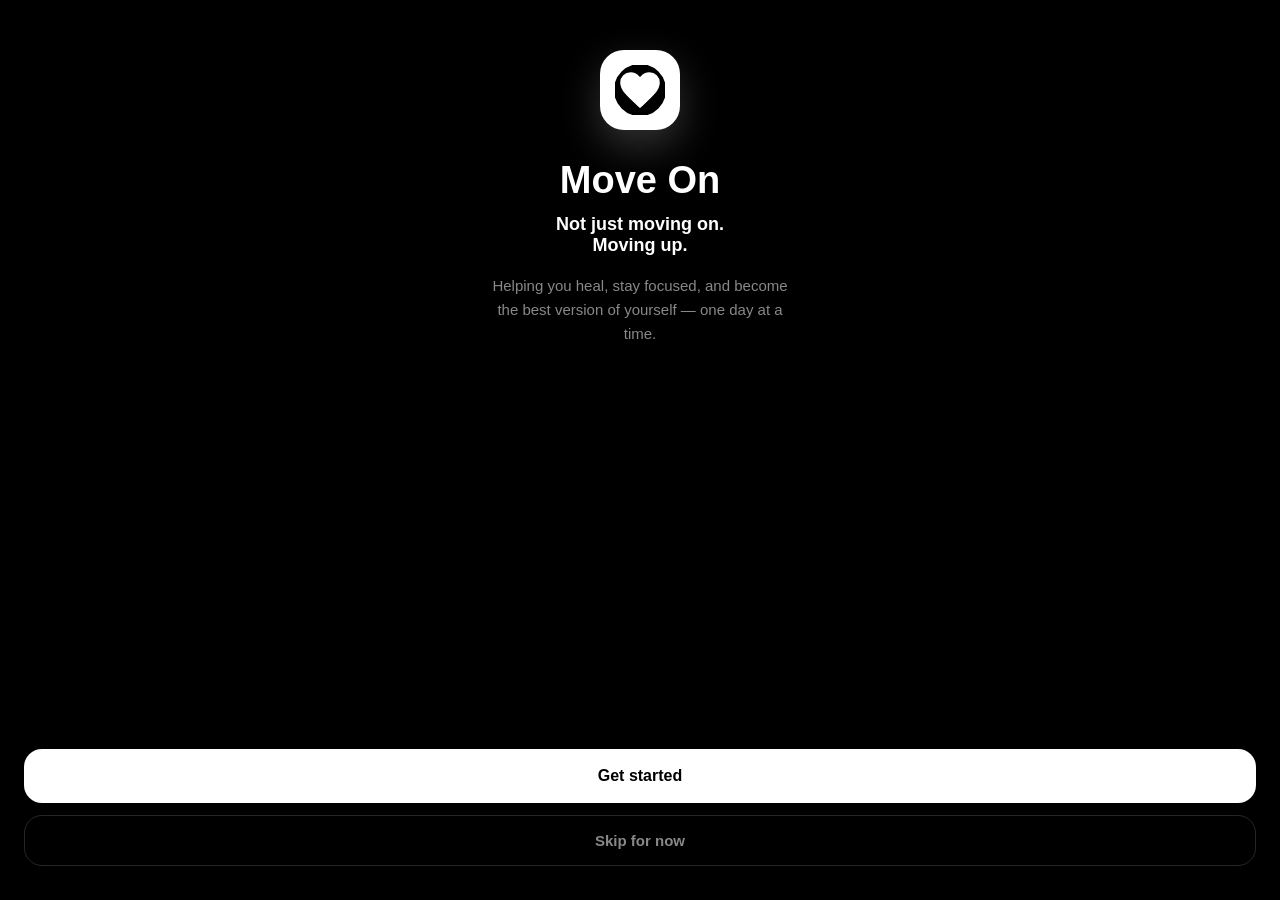
==== commit 1e0559ca: "Add onboarding and app sections to index.html" ====
--- a/index.html
+++ b/index.html
@@ -15,6 +15,7 @@
 <div class="phone">
 <svg width="0" height="0" style="position:absolute"><defs><linearGradient id="ringGrad" x1="0%" y1="0%" x2="100%" y2="100%"><stop offset="0%" stop-color="#ffffff"/><stop offset="100%" stop-color="#cccccc"/></linearGradient></defs></svg>
 
+<!-- ONBOARDING -->
 <div class="onboarding" id="onboarding">
 <div class="onb-slide onb-welcome active" id="onb-welcome">
 <div class="onb-logo"><svg width="50" height="50" viewBox="0 0 24 24" fill="none"><circle cx="12" cy="12" r="12" fill="#000000"/><path d="M12 21.35l-1.45-1.32C5.4 15.36 2 12.28 2 8.5 2 5.42 4.42 3 7.5 3c1.74 0 3.41.81 4.5 2.09C13.09 3.81 14.76 3 16.5 3 19.58 3 22 5.42 22 8.5c0 3.78-3.4 6.86-8.55 11.54L12 21.35z" fill="#ffffff"/></svg></div>
@@ -37,6 +38,7 @@
 <div class="onb-slide onb-building" id="onb-building"><div class="onb-spinner"></div><h2>Building your custom plan</h2><p id="onbBuildingSub">Setting things up based on your answers...</p><div class="onb-progress-track"><div class="onb-progress-fill" id="onbProgressFill"></div></div></div>
 </div>
 
+<!-- APP -->
 <div id="app">
 <div id="pullIndicator" style="height:0;opacity:0;overflow:hidden;transition:all 0.3s ease;text-align:center;color:var(--text-dim);font-size:12px;padding:0;">↓ Pull to refresh</div>
 
@@ -48,16 +50,11 @@
 
 <div class="card" id="levelProgressCard" style="display:block;margin-top:14px;"><div style="display:flex;align-items:center;gap:10px;margin-bottom:8px;"><span style="font-size:24px;">🌱</span><span style="font-size:13px;font-weight:700;flex:1;">Level Progress</span><span style="font-size:12px;color:var(--text-dim);" id="levelProgressText">1 day to Beginner</span></div><div style="background:var(--bg-elev3);border-radius:6px;height:6px;overflow:hidden;"><div id="levelProgressFill" style="background:#fff;height:100%;width:0%;border-radius:6px;transition:width 0.5s ease;"></div></div></div>
 
-</div>
-</div>
-<div style="font-size:14px;font-weight:700;margin-bottom:4px;" id="spinTitle">Daily Self-Care Spin</div>
-<div style="font-size:12px;color:var(--text-dim);" id="spinSub">Tap to get your daily challenge!</div>
-<div id="spinResult" style="display:none;margin-top:12px;padding:12px;background:#111;border-radius:12px;font-size:14px;font-weight:600;"></div>
-</div>
-
 <div class="section-label"><h3>Today's Mission</h3><span class="muted" id="missionCountLabel">0 of 3 completed</span></div>
 <div class="card" id="missionCard"></div>
+
 <div class="card share-streak-card" id="shareStreakCard" style="display:none;margin-top:14px;cursor:pointer;" onclick="shareStreak()"><div style="display:flex;align-items:center;gap:12px;"><div style="font-size:32px;"><svg width="28" height="28" viewBox="0 0 24 24" fill="none" stroke="#fff" stroke-width="2"><path d="M17 1l4 4-4 4"/><path d="M3 11V9a4 4 0 014-4h14"/><path d="M7 23l-4-4 4-4"/><path d="M21 13v2a4 4 0 01-4 4H3"/></svg></div><div style="flex:1;"><div style="font-size:14px;font-weight:700;" id="shareStreakTitle">Share your streak</div><div style="font-size:12px;color:var(--text-dim);margin-top:2px;" id="shareStreakSub">Let the world know you're moving on</div></div><div style="color:var(--text);font-size:20px;">›</div></div></div>
+
 <div class="card quote-card" style="margin-top:14px;"><p>"The journey of a thousand miles begins with a single step."</p></div>
 </section>
 
@@ -140,6 +137,7 @@
 </section>
 </div>
 
+<!-- BOTTOM NAV -->
 <nav class="bottomnav">
 <button class="navbtn active" data-tab="home" onclick="go('home')"><svg viewBox="0 0 24 24" fill="none" stroke="currentColor" stroke-width="2"><path d="M3 11l9-8 9 8"/><path d="M5 10v10h14V10"/></svg>Home</button>
 <button class="navbtn" data-tab="journal" onclick="go('journal')"><svg viewBox="0 0 24 24" fill="none" stroke="currentColor" stroke-width="2"><path d="M4 5a2 2 0 012-2h9l5 5v11a2 2 0 01-2 2H6a2 2 0 01-2-2z"/><path d="M8 10h8M8 14h8M8 18h5"/></svg>Journal</button>
@@ -148,6 +146,7 @@
 <button class="navbtn" data-tab="profile" onclick="go('profile')"><svg viewBox="0 0 24 24" fill="none" stroke="currentColor" stroke-width="2"><circle cx="12" cy="8" r="4"/><path d="M4 21c0-4 4-6 8-6s8 2 8 6"/></svg>Profile</button>
 </nav>
 
+<!-- QUICK ADD SHEET -->
 <div class="overlay" id="addOverlay" onclick="if(event.target===this)closeAddSheet()"><div class="sheet"><div class="sheet-handle"></div><div class="sheet-title">What do you want to do?</div><div class="sheet-opt" onclick="closeAddSheet();go('journal')"><div class="ic"><svg width="17" height="17" viewBox="0 0 24 24" fill="none" stroke="currentColor" stroke-width="2"><path d="M17 3a2.83 2.83 0 114 4L7.5 20.5 2 22l1.5-5.5L17 3z"/></svg></div><div class="txt">Write a journal entry</div></div><div class="sheet-opt" onclick="closeAddSheet();addMissionPrompt()"><div class="ic"><svg width="17" height="17" viewBox="0 0 24 24" fill="none" stroke="currentColor" stroke-width="2"><path d="M22 11.1V12a10 10 0 11-5.9-9.1"/><path d="M22 4L12 14.01l-3-3"/></svg></div><div class="txt">Add a daily mission</div></div><div class="sheet-opt" onclick="closeAddSheet();go('urge')"><div class="ic"><svg width="17" height="17" viewBox="0 0 24 24" fill="none" stroke="currentColor" stroke-width="2"><path d="M9 12.5V6a1.4 1.4 0 012.8 0v5M12.6 11.5V4.8a1.4 1.4 0 012.8 0v6.7M18.2 11.5V7a1.4 1.4 0 012.8 0v7a7 7 0 01-7 7h-1a7 7 0 01-6.5-4.4L4.4 12a1.5 1.5 0 012.6-1.5l1.9 3"/></svg></div><div class="txt">I'm having an urge</div></div><button class="sheet-cancel" onclick="closeAddSheet()">Cancel</button></div></div>
 <div class="toast" id="toast"></div>
 </div>
--- a/css/style.css
+++ b/css/style.css
@@ -572,132 +572,7 @@
   background: #0d0d0d;
   border: 1px solid rgba(255,255,255,0.08);
 }
-/* ============ SPIN WHEEL ============ */
-.spin-wheel-container {
-  position: relative;
-  width: 100%;
-  display: flex;
-  flex-direction: column;
-  align-items: center;
-  padding: 10px 0;
-}
-
-.spin-wheel {
-  width: 120px;
-  height: 120px;
-  border-radius: 50%;
-  border: 4px solid #ffffff;
-  position: relative;
-  transition: transform 1.2s cubic-bezier(0.17, 0.67, 0.12, 0.99);
-  display: flex;
-  align-items: center;
-  justify-content: center;
-  background: #000000;
-  box-shadow: 0 0 30px rgba(255,255,255,0.1), inset 0 0 20px rgba(255,255,255,0.05);
-  margin: 0 auto 12px;
-}
-
-.spin-wheel::before {
-  content: '';
-  position: absolute;
-  top: -8px;
-  left: 50%;
-  transform: translateX(-50%);
-  width: 0;
-  height: 0;
-  border-left: 10px solid transparent;
-  border-right: 10px solid transparent;
-  border-top: 16px solid #ffffff;
-  z-index: 2;
-  filter: drop-shadow(0 2px 4px rgba(0,0,0,0.5));
-}
-
-.spin-wheel-inner {
-  width: 90px;
-  height: 90px;
-  border-radius: 50%;
-  background: #0d0d0d;
-  display: flex;
-  align-items: center;
-  justify-content: center;
-  font-size: 40px;
-  border: 2px solid rgba(255,255,255,0.1);
-}
-
-.spin-wheel-segments {
-  position: absolute;
-  inset: -4px;
-  border-radius: 50%;
-  overflow: hidden;
-}
-
-.spin-segment {
-  position: absolute;
-  width: 50%;
-  height: 50%;
-  top: 0;
-  left: 50%;
-  transform-origin: 0% 100%;
-  display: flex;
-  align-items: center;
-  justify-content: center;
-  font-size: 16px;
-}
-
-.spin-segment:nth-child(1) { transform: rotate(0deg); }
-.spin-segment:nth-child(2) { transform: rotate(45deg); }
-.spin-segment:nth-child(3) { transform: rotate(90deg); }
-.spin-segment:nth-child(4) { transform: rotate(135deg); }
-.spin-segment:nth-child(5) { transform: rotate(180deg); }
-.spin-segment:nth-child(6) { transform: rotate(225deg); }
-.spin-segment:nth-child(7) { transform: rotate(270deg); }
-.spin-segment:nth-child(8) { transform: rotate(315deg); }
-
-.spin-segment::before {
-  content: '';
-  position: absolute;
-  width: 200%;
-  height: 200%;
-  top: 0;
-  left: 0;
-  background: rgba(255,255,255,0.03);
-}
-
-.spin-segment:nth-child(odd)::before {
-  background: rgba(255,255,255,0.06);
-}
-
-@keyframes wheelSpin {
-  0% { transform: rotate(0deg); }
-  20% { transform: rotate(720deg); }
-  40% { transform: rotate(1080deg); }
-  60% { transform: rotate(1440deg); }
-  80% { transform: rotate(1800deg); }
-  100% { transform: rotate(2160deg); }
-}
-
-.spin-wheel.spinning {
-  animation: wheelSpin 2s cubic-bezier(0.17, 0.67, 0.12, 0.99) forwards;
-}
-
-@keyframes resultPop {
-  0% { transform: scale(0); opacity: 0; }
-  50% { transform: scale(1.2); }
-  100% { transform: scale(1); opacity: 1; }
-}
-
-.spin-result-pop {
-  animation: resultPop 0.5s ease forwards;
-}
-
-@keyframes glowPulse {
-  0%, 100% { box-shadow: 0 0 30px rgba(255,255,255,0.1); }
-  50% { box-shadow: 0 0 50px rgba(255,255,255,0.3); }
-}
-
-.spin-wheel-glow {
-  animation: glowPulse 2s ease-in-out infinite;
-}
+
 @keyframes confettiFall {
   0% { transform: translateY(0) rotate(0deg) scale(1); opacity: 1; }
   50% { opacity: 1; }
